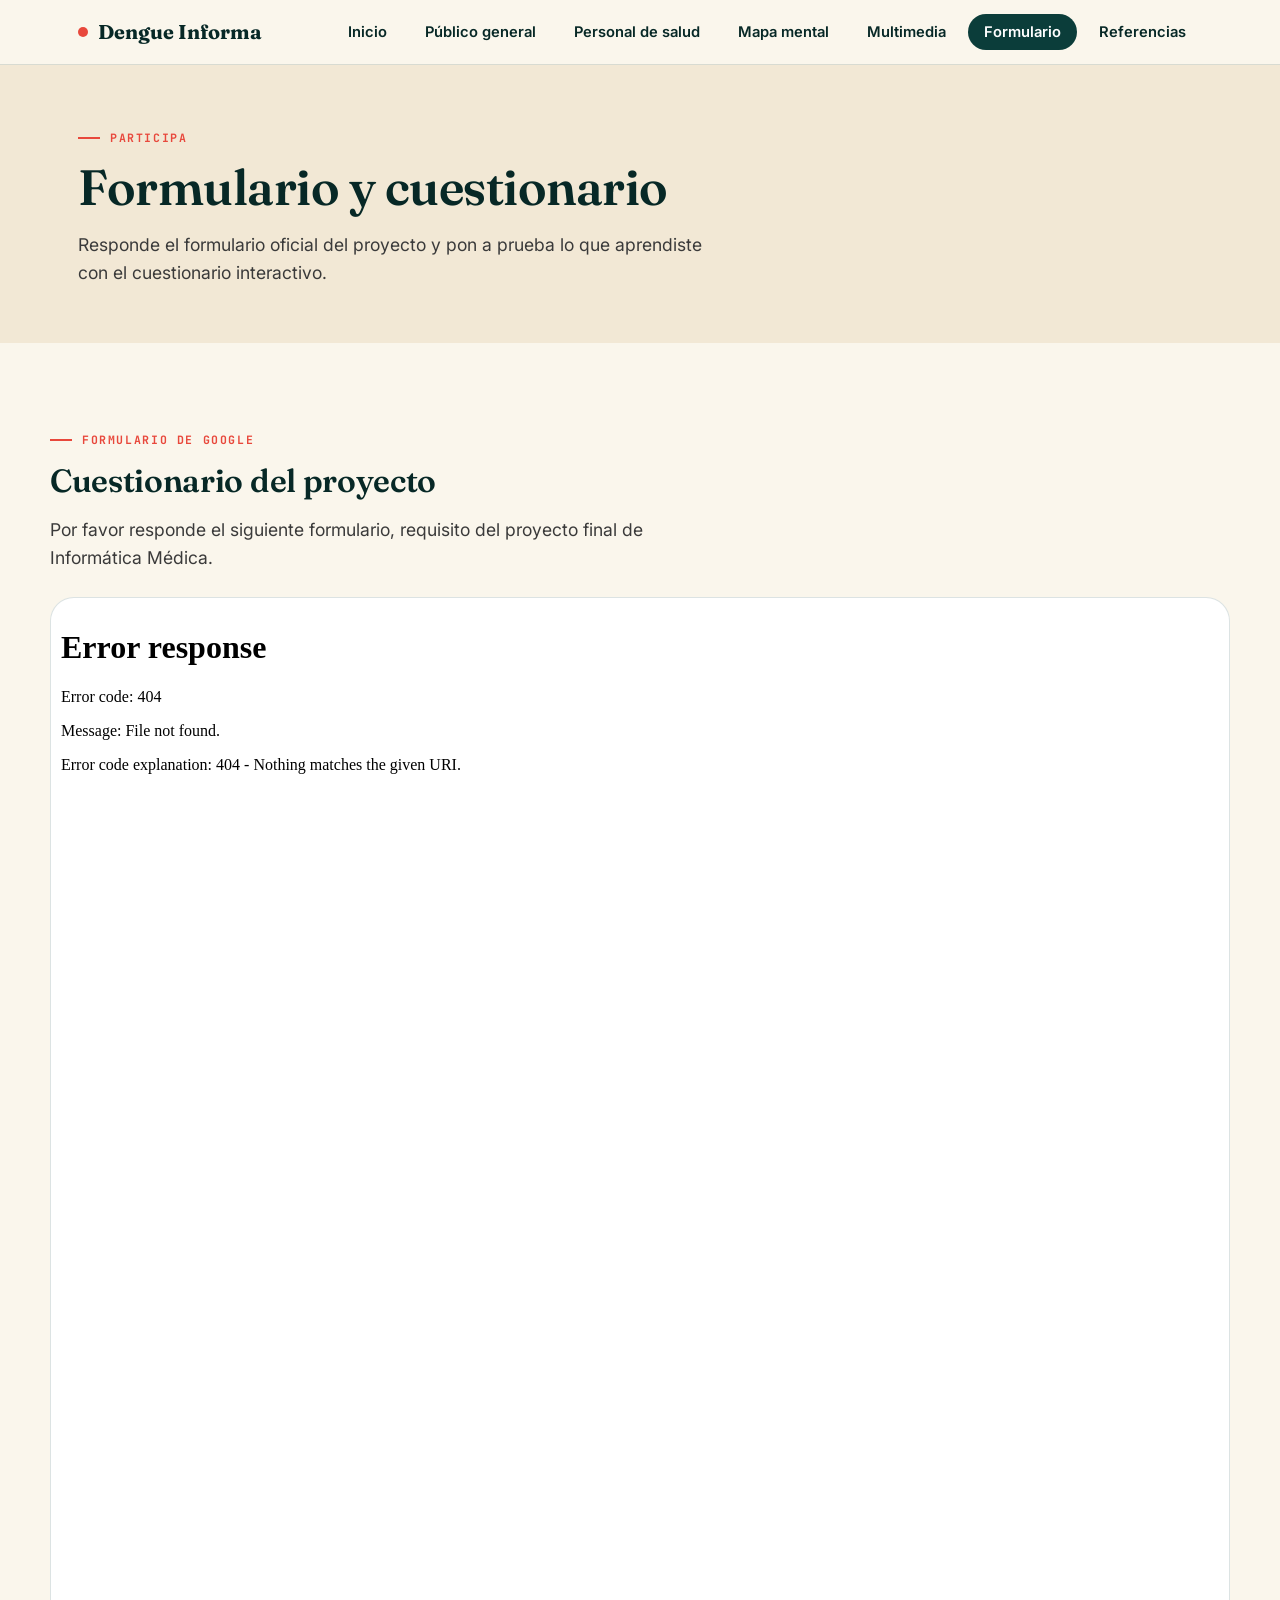
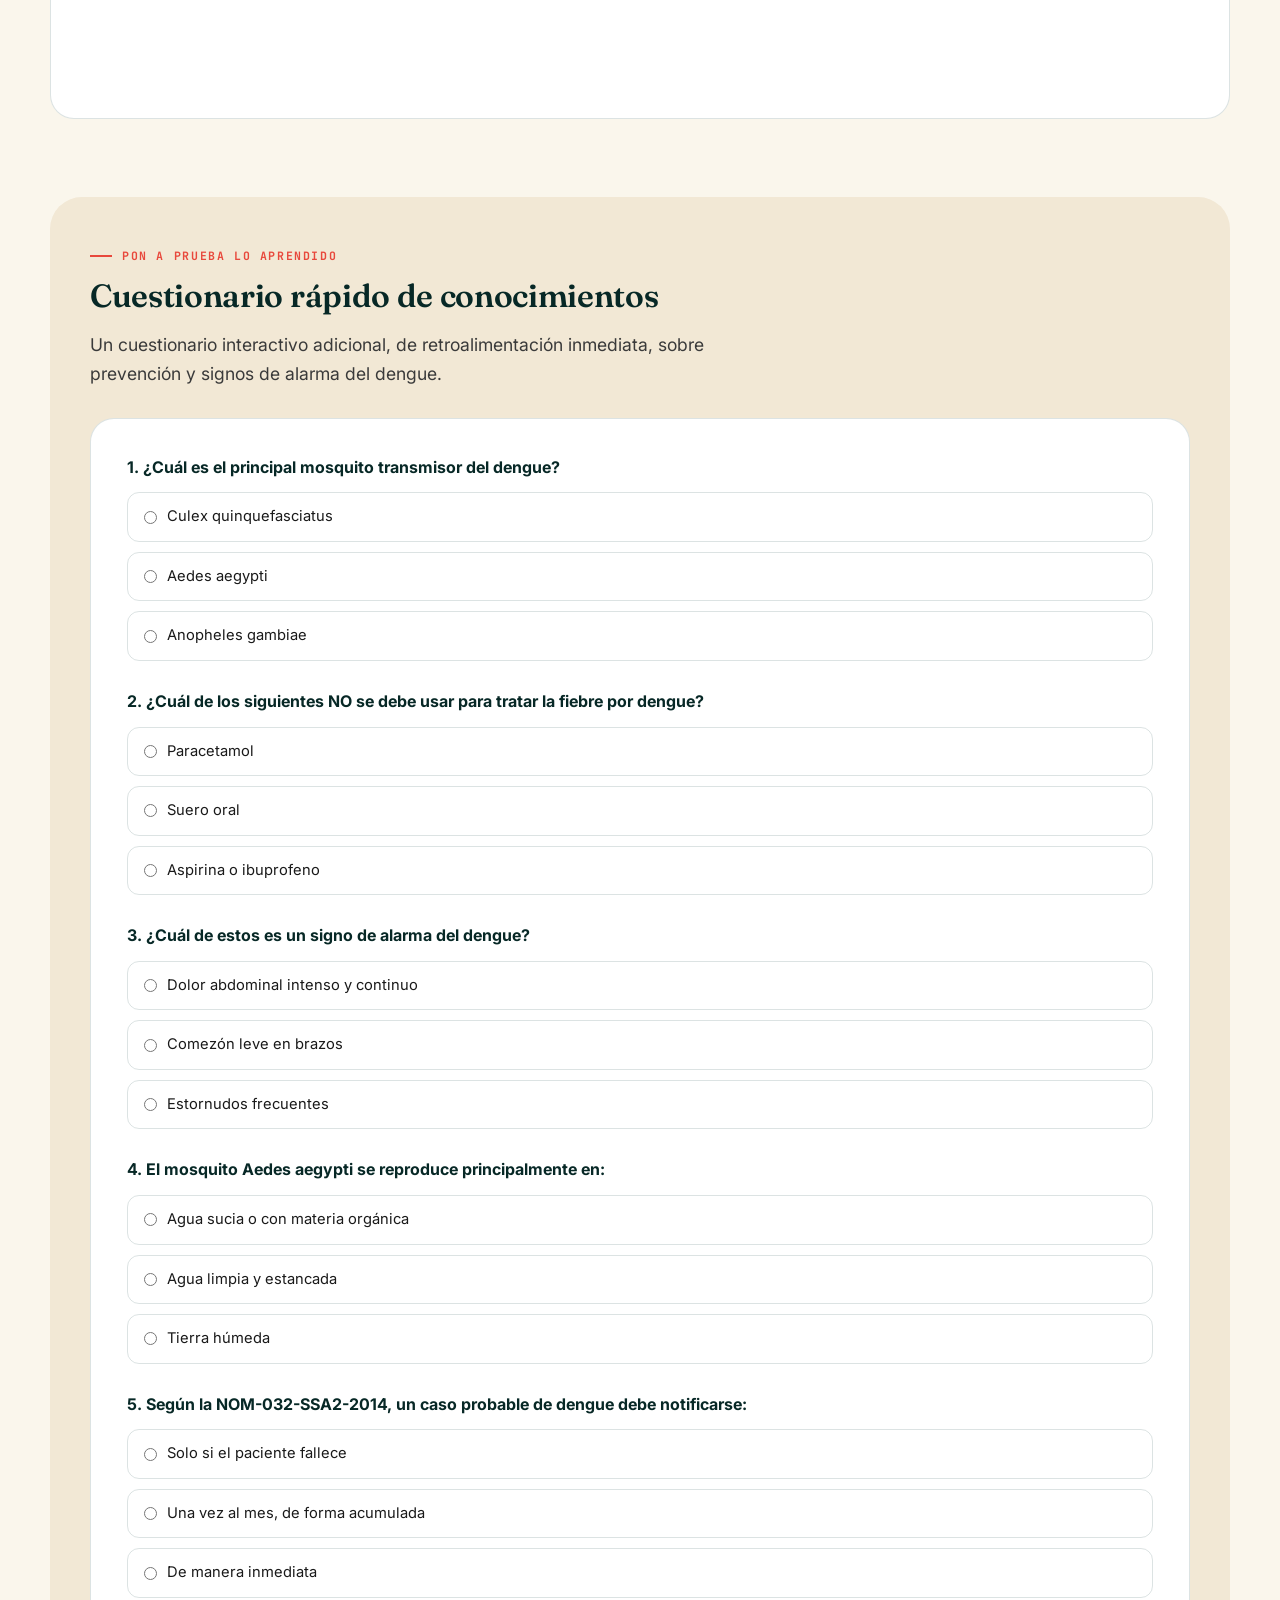
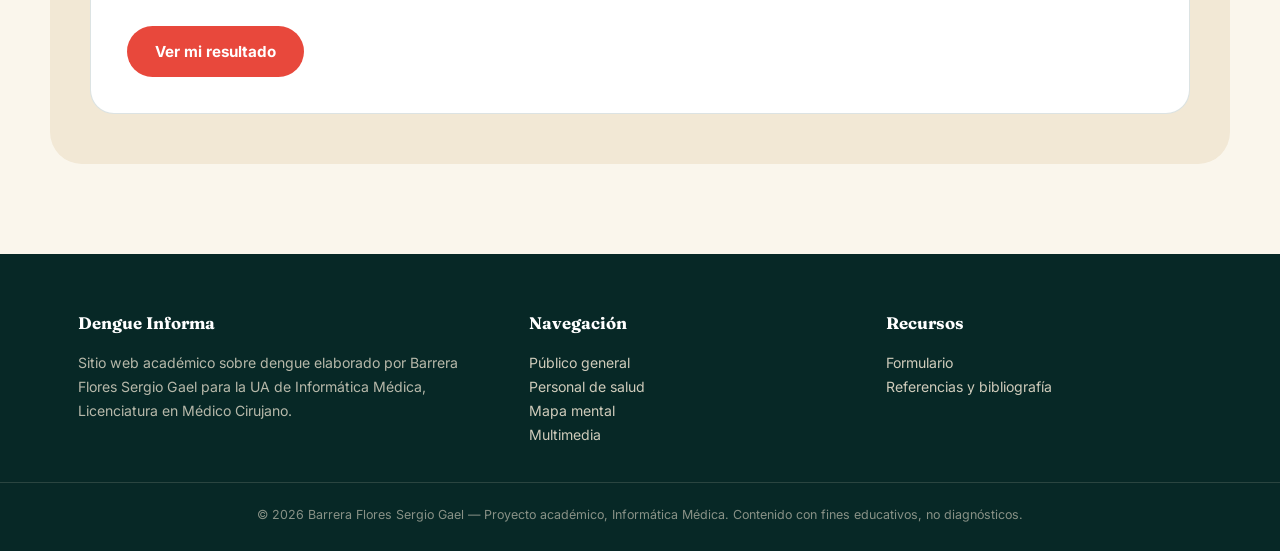
==== paginas/formulario.html @ 19d47167 "Add files via upload" ====
<!DOCTYPE html>
<html lang="es">
<head>
<meta charset="UTF-8">
<meta name="viewport" content="width=device-width, initial-scale=1.0">
<title>Formulario | Dengue Informa</title>
<meta name="description" content="Formulario de Google y cuestionario interactivo sobre conocimientos de prevención y signos de alarma del dengue.">
<link rel="preconnect" href="https://fonts.googleapis.com">
<link rel="stylesheet" href="../assets/style.css">
<link rel="stylesheet" href="../assets/paginas.css">
</head>
<body>
<a href="#contenido" class="skip-link">Saltar al contenido</a>

<header class="site-header">
  <nav class="nav" aria-label="Navegación principal">
    <a href="../index.html" class="brand"><span class="dot" aria-hidden="true"></span> Dengue Informa</a>
    <button class="nav-toggle" aria-label="Abrir menú" aria-expanded="false">
      <span></span><span></span><span></span>
    </button>
    <ul class="nav-links">
      <li><a href="../index.html">Inicio</a></li>
      <li><a href="publico-general.html">Público general</a></li>
      <li><a href="personal-salud.html">Personal de salud</a></li>
      <li><a href="mapa-mental.html">Mapa mental</a></li>
      <li><a href="multimedia.html">Multimedia</a></li>
      <li><a href="formulario.html">Formulario</a></li>
      <li><a href="referencias.html">Referencias</a></li>
    </ul>
  </nav>
</header>

<main id="contenido">

  <section class="page-hero page-hero--sand">
    <div class="wrap">
      <p class="eyebrow">Participa</p>
      <h1 class="page-title">Formulario y cuestionario</h1>
      <p class="lead">Responde el formulario oficial del proyecto y pon a prueba lo que aprendiste con el cuestionario interactivo.</p>
    </div>
  </section>

  <!-- GOOGLE FORM -->
  <section class="wrap section">
    <p class="eyebrow">Formulario de Google</p>
    <h2 class="section-title" style="font-size:2rem;">Cuestionario del proyecto</h2>
    <p class="lead" style="margin-bottom:24px;">Por favor responde el siguiente formulario, requisito del proyecto final de Informática Médica.</p>

    <div class="form-card reveal">
      <!--
        ============================================================
        INSTRUCCIÓN PARA SERGIO: reemplaza la URL de abajo por el
        link de inserción ("embed") de tu Google Form.
        Cómo obtenerlo:
        1. Abre tu formulario en Google Forms (modo edición)
        2. Clic en "Enviar" (arriba a la derecha)
        3. Elige la pestaña con el ícono < > ("Insertar HTML")
        4. Copia la URL que está dentro de src="..."
        5. Pégala aquí reemplazando TU_LINK_DE_GOOGLE_FORMS_AQUI
        ============================================================
      -->
      <iframe src="TU_LINK_DE_GOOGLE_FORMS_AQUI" frameborder="0" marginheight="0" marginwidth="0">Cargando…</iframe>
    </div>
  </section>

  <!-- QUIZ INTERACTIVO -->
  <section class="wrap section" style="background:var(--sand); border-radius:32px; padding:50px 40px;">
    <p class="eyebrow">Pon a prueba lo aprendido</p>
    <h2 class="section-title" style="font-size:2rem;">Cuestionario rápido de conocimientos</h2>
    <p class="lead" style="margin-bottom:30px;">Un cuestionario interactivo adicional, de retroalimentación inmediata, sobre prevención y signos de alarma del dengue.</p>

    <div class="quiz-wrap reveal" id="quiz">
      <div class="quiz-q" data-correct="b">
        <p class="q-text">1. ¿Cuál es el principal mosquito transmisor del dengue?</p>
        <div class="quiz-options">
          <label class="quiz-option"><input type="radio" name="q1" value="a"> Culex quinquefasciatus</label>
          <label class="quiz-option"><input type="radio" name="q1" value="b"> Aedes aegypti</label>
          <label class="quiz-option"><input type="radio" name="q1" value="c"> Anopheles gambiae</label>
        </div>
      </div>

      <div class="quiz-q" data-correct="c">
        <p class="q-text">2. ¿Cuál de los siguientes NO se debe usar para tratar la fiebre por dengue?</p>
        <div class="quiz-options">
          <label class="quiz-option"><input type="radio" name="q2" value="a"> Paracetamol</label>
          <label class="quiz-option"><input type="radio" name="q2" value="b"> Suero oral</label>
          <label class="quiz-option"><input type="radio" name="q2" value="c"> Aspirina o ibuprofeno</label>
        </div>
      </div>

      <div class="quiz-q" data-correct="a">
        <p class="q-text">3. ¿Cuál de estos es un signo de alarma del dengue?</p>
        <div class="quiz-options">
          <label class="quiz-option"><input type="radio" name="q3" value="a"> Dolor abdominal intenso y continuo</label>
          <label class="quiz-option"><input type="radio" name="q3" value="b"> Comezón leve en brazos</label>
          <label class="quiz-option"><input type="radio" name="q3" value="c"> Estornudos frecuentes</label>
        </div>
      </div>

      <div class="quiz-q" data-correct="b">
        <p class="q-text">4. El mosquito Aedes aegypti se reproduce principalmente en:</p>
        <div class="quiz-options">
          <label class="quiz-option"><input type="radio" name="q4" value="a"> Agua sucia o con materia orgánica</label>
          <label class="quiz-option"><input type="radio" name="q4" value="b"> Agua limpia y estancada</label>
          <label class="quiz-option"><input type="radio" name="q4" value="c"> Tierra húmeda</label>
        </div>
      </div>

      <div class="quiz-q" data-correct="c">
        <p class="q-text">5. Según la NOM-032-SSA2-2014, un caso probable de dengue debe notificarse:</p>
        <div class="quiz-options">
          <label class="quiz-option"><input type="radio" name="q5" value="a"> Solo si el paciente fallece</label>
          <label class="quiz-option"><input type="radio" name="q5" value="b"> Una vez al mes, de forma acumulada</label>
          <label class="quiz-option"><input type="radio" name="q5" value="c"> De manera inmediata</label>
        </div>
      </div>

      <button class="btn btn-primary" id="quiz-submit" type="button">Ver mi resultado</button>
      <div id="quiz-result"></div>
    </div>
  </section>

</main>

<footer class="site-footer">
  <div class="wrap footer-grid">
    <div>
      <h4>Dengue Informa</h4>
      <p>Sitio web académico sobre dengue elaborado por Barrera Flores Sergio Gael para la UA de Informática Médica, Licenciatura en Médico Cirujano.</p>
    </div>
    <div>
      <h4>Navegación</h4>
      <ul>
        <li><a href="publico-general.html">Público general</a></li>
        <li><a href="personal-salud.html">Personal de salud</a></li>
        <li><a href="mapa-mental.html">Mapa mental</a></li>
        <li><a href="multimedia.html">Multimedia</a></li>
      </ul>
    </div>
    <div>
      <h4>Recursos</h4>
      <ul>
        <li><a href="formulario.html">Formulario</a></li>
        <li><a href="referencias.html">Referencias y bibliografía</a></li>
      </ul>
    </div>
  </div>
  <div class="footer-bottom">
    © 2026 Barrera Flores Sergio Gael — Proyecto académico, Informática Médica. Contenido con fines educativos, no diagnósticos.
  </div>
</footer>

<script src="../assets/main.js"></script>
<script src="../assets/quiz.js"></script>
</body>
</html>
---- assets/style.css ----
/* =================================================================
   SITIO INFORMATIVO SOBRE DENGUE
   Autor: Barrera Flores Sergio Gael
   ================================================================= */

@import url('https://fonts.googleapis.com/css2?family=Fraunces:ital,opsz,wght@0,9..144,300..900;1,9..144,300..900&family=Inter:wght@400;500;600;700;800&family=JetBrains+Mono:wght@400;600;700&display=swap');

:root{
  /* Paleta */
  --jungle:#0B3D3A;
  --jungle-deep:#072826;
  --coral:#E8483C;
  --coral-deep:#C73327;
  --sand:#F2E8D5;
  --sand-light:#FAF6EC;
  --teal:#2D7A6E;
  --ink:#1A1A1A;
  --white:#FFFFFF;
  --line: rgba(11,61,58,0.14);

  --display: 'Fraunces', serif;
  --body: 'Inter', sans-serif;
  --mono: 'JetBrains Mono', monospace;

  --maxw: 1180px;
  --radius: 18px;
}

*{box-sizing:border-box; margin:0; padding:0;}
html{scroll-behavior:smooth;}
body{
  font-family:var(--body);
  color:var(--ink);
  background:var(--sand-light);
  line-height:1.6;
  -webkit-font-smoothing:antialiased;
}
img{max-width:100%; display:block;}
a{color:inherit; text-decoration:none;}
ul{list-style:none;}

@media (prefers-reduced-motion: reduce){
  *{animation-duration:0.001ms !important; animation-iteration-count:1 !important; transition-duration:0.001ms !important; scroll-behavior:auto !important;}
}

/* ---------- Utilidades ---------- */
.wrap{max-width:var(--maxw); margin:0 auto; padding:0 28px;}
.eyebrow{
  font-family:var(--mono); font-size:.72rem; letter-spacing:.14em; text-transform:uppercase;
  color:var(--coral); font-weight:700; display:flex; align-items:center; gap:10px; margin-bottom:14px;
}
.eyebrow::before{content:""; width:22px; height:2px; background:var(--coral); display:inline-block;}
h1,h2,h3{font-family:var(--display); font-weight:600; line-height:1.08; letter-spacing:-.01em;}
.section-title{font-size:clamp(2rem,4vw,2.9rem); color:var(--jungle-deep); margin-bottom:18px;}
.lead{font-size:1.1rem; color:#3a3a3a; max-width:640px;}
.btn{
  display:inline-flex; align-items:center; gap:10px; font-family:var(--body); font-weight:700;
  font-size:.95rem; padding:14px 26px; border-radius:999px; border:2px solid transparent;
  cursor:pointer; transition:transform .25s ease, box-shadow .25s ease; white-space:nowrap;
}
.btn:focus-visible{outline:3px solid var(--coral); outline-offset:3px;}
.btn-primary{background:var(--coral); color:var(--white);}
.btn-primary:hover{transform:translateY(-2px); box-shadow:0 10px 24px rgba(232,72,60,.35);}
.btn-ghost{background:transparent; border-color:var(--jungle); color:var(--jungle);}
.btn-ghost:hover{background:var(--jungle); color:var(--white); transform:translateY(-2px);}
.btn-light{background:var(--sand); color:var(--jungle-deep);}
.btn-light:hover{transform:translateY(-2px); box-shadow:0 10px 24px rgba(0,0,0,.15);}

.tag{
  font-family:var(--mono); font-size:.68rem; letter-spacing:.06em; text-transform:uppercase;
  background:rgba(11,61,58,.08); color:var(--jungle); padding:5px 12px; border-radius:999px; font-weight:700;
}
.tag.coral{background:rgba(232,72,60,.1); color:var(--coral-deep);}

/* ---------- Header ---------- */
.site-header{
  position:sticky; top:0; z-index:100; background:rgba(250,246,236,.92);
  backdrop-filter:blur(10px); border-bottom:1px solid var(--line);
}
.nav{display:flex; align-items:center; justify-content:space-between; padding:16px 28px; max-width:var(--maxw); margin:0 auto;}
.brand{display:flex; align-items:center; gap:10px; font-family:var(--display); font-weight:700; font-size:1.25rem; color:var(--jungle-deep);}
.brand .dot{width:10px; height:10px; border-radius:50%; background:var(--coral); display:inline-block; animation:pulse 2.4s infinite;}
@keyframes pulse{0%,100%{transform:scale(1); opacity:1;} 50%{transform:scale(1.5); opacity:.6;}}
.nav-links{display:flex; gap:6px; align-items:center;}
.nav-links a{
  font-weight:600; font-size:.92rem; padding:9px 16px; border-radius:999px; color:var(--jungle-deep);
  transition:background .2s;
}
.nav-links a:hover{background:rgba(11,61,58,.08);}
.nav-links a.active{background:var(--jungle); color:var(--white);}
.nav-toggle{display:none; background:none; border:none; cursor:pointer; padding:6px;}
.nav-toggle span{display:block; width:24px; height:2.5px; background:var(--jungle-deep); margin:5px 0; border-radius:2px;}

@media (max-width:880px){
  .nav-links{
    position:fixed; top:64px; left:0; right:0; background:var(--sand-light); flex-direction:column;
    align-items:stretch; padding:14px 20px; border-bottom:1px solid var(--line);
    transform:translateY(-12px); opacity:0; pointer-events:none; transition:all .25s ease;
  }
  .nav-links.open{transform:translateY(0); opacity:1; pointer-events:auto;}
  .nav-links a{text-align:center; padding:12px;}
  .nav-toggle{display:block;}
}

/* ---------- Footer ---------- */
.site-footer{background:var(--jungle-deep); color:var(--sand); padding:56px 0 26px; margin-top:90px;}
.footer-grid{display:grid; grid-template-columns:1.3fr 1fr 1fr; gap:40px;}
.footer-grid h4{font-family:var(--display); font-size:1.05rem; margin-bottom:14px; color:var(--white);}
.footer-grid p, .footer-grid li{font-size:.88rem; color:rgba(242,232,213,.75); line-height:1.7;}
.footer-grid a{color:rgba(242,232,213,.85);}
.footer-grid a:hover{color:var(--coral);}
.footer-bottom{
  border-top:1px solid rgba(242,232,213,.15); margin-top:36px; padding-top:22px;
  font-size:.78rem; color:rgba(242,232,213,.55); text-align:center;
}
@media (max-width:760px){.footer-grid{grid-template-columns:1fr; gap:28px;}}

/* ---------- Disclaimer banner (home) ---------- */
.disclaimer{
  background:var(--white); border:1.5px dashed var(--jungle); border-radius:var(--radius);
  padding:22px 26px; font-size:.88rem; color:#333; line-height:1.65;
}
.disclaimer strong{color:var(--jungle-deep);}

/* ---------- Cards genéricas ---------- */
.card{
  background:var(--white); border-radius:var(--radius); padding:28px;
  box-shadow:0 1px 2px rgba(0,0,0,.04); border:1px solid var(--line);
}

/* ---------- Scroll reveal ---------- */
/* Visible por defecto: si JS no carga o el observer falla, el contenido se ve igual. */
.reveal{opacity:1; transform:none;}
.js-reveal-ready .reveal{opacity:0; transform:translateY(18px); transition:opacity .7s ease, transform .7s ease;}
.js-reveal-ready .reveal.in{opacity:1; transform:translateY(0);}

/* ---------- Skip link ---------- */
.skip-link{
  position:absolute; left:-9999px; top:0; background:var(--coral); color:white; padding:10px 16px; z-index:200;
}
.skip-link:focus{left:10px; top:10px;}

/* ---------- HERO (home) ---------- */
.hero{padding:64px 0 30px; overflow:hidden;}
.hero-grid{display:grid; grid-template-columns:1.15fr .85fr; gap:50px; align-items:center;}
.hero-text h1{font-size:clamp(2.3rem,4.6vw,3.6rem); color:var(--jungle-deep); margin:14px 0 20px;}
.hero-accent{color:var(--coral); font-style:italic;}
.hero-text .lead{margin-bottom:30px;}
.hero-actions{display:flex; gap:14px; flex-wrap:wrap;}
.hero-visual{display:flex; justify-content:center; align-items:center; position:relative;}
.hero-visual img{
  width:100%; max-width:340px; filter:drop-shadow(0 30px 40px rgba(11,61,58,.18));
  animation:float 5s ease-in-out infinite;
}
@keyframes float{0%,100%{transform:translateY(0) rotate(0deg);} 50%{transform:translateY(-14px) rotate(2deg);}}

@media (max-width:880px){
  .hero-grid{grid-template-columns:1fr; text-align:center;}
  .hero-actions{justify-content:center;}
  .hero-visual{order:-1;}
  .hero-visual img{max-width:220px;}
}

/* ---------- Section spacing ---------- */
.section{padding:78px 0;}

/* ---------- Audience cards (home) ---------- */
.audience-grid{display:grid; grid-template-columns:1fr 1fr; gap:26px;}
.audience-card{
  background:var(--white); border:1px solid var(--line); border-radius:24px; padding:36px;
  transition:transform .25s ease, box-shadow .25s ease; display:block;
}
.audience-card:hover{transform:translateY(-6px); box-shadow:0 22px 44px rgba(11,61,58,.12);}
.audience-icon{
  width:54px; height:54px; border-radius:16px; display:flex; align-items:center; justify-content:center; margin-bottom:20px;
}
.audience-card h3{font-size:1.5rem; color:var(--jungle-deep); margin-bottom:10px;}
.audience-card p{color:#444; font-size:.95rem; margin-bottom:18px;}
.card-link{font-weight:700; font-size:.88rem; color:var(--coral);}
@media (max-width:760px){.audience-grid{grid-template-columns:1fr;}}

/* ---------- Stats (home) ---------- */
.stats-grid{display:grid; grid-template-columns:repeat(4,1fr); gap:20px; margin-top:10px;}
.stat-card{background:var(--jungle); color:var(--sand); border-radius:18px; padding:26px 22px;}
.stat-number{display:block; font-family:var(--mono); font-size:2.4rem; font-weight:700; color:var(--coral); margin-bottom:10px; line-height:1;}
.stat-label{font-size:.84rem; color:rgba(242,232,213,.9); line-height:1.5;}
.stat-source{font-size:.78rem; color:#777; margin-top:18px;}
.stat-source a{color:var(--coral); font-weight:600;}
@media (max-width:880px){.stats-grid{grid-template-columns:1fr 1fr;}}
@media (max-width:560px){.stats-grid{grid-template-columns:1fr;}}

/* ---------- Diagram card ---------- */
.diagram-card{
  background:var(--white); border-radius:28px; padding:30px; border:1px solid var(--line);
  display:flex; justify-content:center;
}

/* ---------- Mini cards (quick links) ---------- */
.links-grid{display:grid; grid-template-columns:repeat(4,1fr); gap:20px;}
.mini-card{
  background:var(--white); border:1px solid var(--line); border-radius:18px; padding:24px;
  transition:transform .2s, box-shadow .2s; display:block;
}
.mini-card:hover{transform:translateY(-5px); box-shadow:0 16px 30px rgba(11,61,58,.1);}
.mini-card h4{font-size:1.08rem; color:var(--jungle-deep); margin:12px 0 8px;}
.mini-card p{font-size:.85rem; color:#555;}
@media (max-width:880px){.links-grid{grid-template-columns:1fr 1fr;}}
@media (max-width:560px){.links-grid{grid-template-columns:1fr;}}
---- assets/paginas.css ----
/* =================================================================
   ESTILOS COMPARTIDOS — PÁGINAS INTERNAS
   ================================================================= */

/* ---------- Page hero (encabezado de cada subpágina) ---------- */
.page-hero{padding:64px 0 56px; margin-bottom:10px;}
.page-hero--teal{background:linear-gradient(135deg, var(--jungle), var(--jungle-deep)); color:var(--sand);}
.page-hero--coral{background:linear-gradient(135deg, var(--coral), var(--coral-deep)); color:var(--white);}
.page-hero--sand{background:var(--sand);}
.page-title{font-size:clamp(2rem,4.4vw,3.1rem); margin:10px 0 16px; color:inherit;}
.page-hero--sand .page-title{color:var(--jungle-deep);}

/* ---------- Two column layout ---------- */
.two-col{display:grid; grid-template-columns:1.2fr .8fr; gap:50px; align-items:center;}
@media (max-width:860px){.two-col{grid-template-columns:1fr;}}

/* ---------- Symptom pills ---------- */
.symptom-grid{display:grid; grid-template-columns:repeat(3,1fr); gap:14px; margin-top:22px;}
.symptom-pill{
  background:var(--white); border:1px solid var(--line); border-radius:14px; padding:16px 18px;
  font-weight:600; font-size:.92rem; color:var(--jungle-deep);
}
@media (max-width:860px){.symptom-grid{grid-template-columns:1fr 1fr;}}
@media (max-width:560px){.symptom-grid{grid-template-columns:1fr;}}

/* ---------- Alert box ---------- */
.alert-box{
  background:rgba(232,72,60,.07); border:1.5px solid var(--coral); border-radius:16px;
  padding:20px 24px; margin-top:24px; font-size:.95rem; color:#5a2018; line-height:1.6;
}

/* ---------- Tips grid ---------- */
.tips-grid{display:grid; grid-template-columns:repeat(3,1fr); gap:20px; margin-top:30px;}
.tip-card{background:var(--white); border:1px solid var(--line); border-radius:16px; padding:22px;}
.tip-card h4{font-size:1rem; margin-bottom:8px; color:var(--jungle-deep);}
.tip-card p{font-size:.88rem; color:#555;}
@media (max-width:860px){.tips-grid{grid-template-columns:1fr;}}

/* ---------- Care list ---------- */
.care-list{margin-top:24px; padding-left:0;}
.care-list li{
  position:relative; padding-left:30px; margin-bottom:16px; font-size:.96rem; line-height:1.6;
  color:rgba(242,232,213,.92);
}
.care-list li::before{
  content:"✓"; position:absolute; left:0; top:0; color:var(--coral); font-weight:800;
}

/* ---------- Clinical tables (personal de salud) ---------- */
.clinical-table{width:100%; border-collapse:collapse; margin-top:20px; font-size:.92rem;}
.clinical-table th{
  background:var(--jungle); color:var(--sand); text-align:left; padding:14px 16px; font-weight:700;
  font-size:.82rem; text-transform:uppercase; letter-spacing:.03em;
}
.clinical-table td{padding:14px 16px; border-bottom:1px solid var(--line); color:#333; vertical-align:top;}
.clinical-table tr:nth-child(even) td{background:rgba(11,61,58,.03);}
.table-scroll{overflow-x:auto; border-radius:14px; border:1px solid var(--line);}
.table-scroll .clinical-table{margin-top:0;}
.table-scroll th:first-child, .table-scroll td:first-child{border-radius:0;}

/* ---------- Severity badges ---------- */
.badge{display:inline-block; padding:4px 11px; border-radius:999px; font-size:.74rem; font-weight:700;}
.badge-green{background:rgba(45,122,110,.15); color:var(--jungle);}
.badge-yellow{background:rgba(230,170,30,.15); color:#8a6310;}
.badge-red{background:rgba(232,72,60,.15); color:var(--coral-deep);}

/* ---------- Norm callout ---------- */
.norm-card{
  background:var(--white); border-left:5px solid var(--teal); border-radius:0 16px 16px 0;
  padding:22px 26px; margin:18px 0;
}
.norm-card h4{color:var(--jungle-deep); font-size:1rem; margin-bottom:6px;}
.norm-card p{font-size:.88rem; color:#555;}

/* ---------- Accordion (NOM / criterios) ---------- */
.accordion-item{border:1px solid var(--line); border-radius:14px; margin-bottom:12px; overflow:hidden; background:var(--white);}
.accordion-header{
  width:100%; text-align:left; padding:18px 22px; background:none; border:none; cursor:pointer;
  display:flex; justify-content:space-between; align-items:center; font-weight:700; color:var(--jungle-deep);
  font-size:.98rem; font-family:var(--body);
}
.accordion-header:hover{background:rgba(11,61,58,.04);}
.accordion-icon{transition:transform .25s ease; font-size:1.2rem; color:var(--coral);}
.accordion-item.open .accordion-icon{transform:rotate(45deg);}
.accordion-body{max-height:0; overflow:hidden; transition:max-height .3s ease;}
.accordion-body-inner{padding:0 22px 20px; font-size:.9rem; color:#444; line-height:1.65;}

/* ---------- Mapa mental page ---------- */
.mindmap-wrap{background:var(--white); border-radius:28px; padding:30px; border:1px solid var(--line); overflow-x:auto;}

/* ---------- Multimedia page ---------- */
.video-frame{
  position:relative; width:100%; padding-top:56.25%; border-radius:20px; overflow:hidden;
  background:#000; box-shadow:0 20px 50px rgba(0,0,0,.18);
}
.video-frame iframe{position:absolute; top:0; left:0; width:100%; height:100%; border:0;}
.infografia-frame{
  background:var(--white); border-radius:24px; padding:20px; border:1px solid var(--line);
  text-align:center;
}
.infografia-frame img{border-radius:14px; width:100%; max-width:480px;}

/* ---------- Formulario page ---------- */
.form-card{background:var(--white); border-radius:24px; padding:10px; border:1px solid var(--line); overflow:hidden;}
.form-card iframe{width:100%; min-height:1100px; border:0; display:block;}
.quiz-wrap{background:var(--white); border-radius:24px; padding:36px; border:1px solid var(--line);}
.quiz-q{margin-bottom:28px;}
.quiz-q p.q-text{font-weight:700; color:var(--jungle-deep); margin-bottom:12px;}
.quiz-options{display:flex; flex-direction:column; gap:10px;}
.quiz-option{
  display:flex; align-items:center; gap:10px; padding:12px 16px; border:1.5px solid var(--line);
  border-radius:12px; cursor:pointer; transition:border-color .2s, background .2s; font-size:.92rem;
}
.quiz-option:hover{border-color:var(--teal);}
.quiz-option input{accent-color:var(--coral);}
.quiz-option.correct{border-color:var(--teal); background:rgba(45,122,110,.08);}
.quiz-option.incorrect{border-color:var(--coral); background:rgba(232,72,60,.08);}
#quiz-result{margin-top:20px; padding:18px; border-radius:14px; background:var(--sand); font-weight:700; color:var(--jungle-deep); display:none;}

/* ---------- Referencias page ---------- */
.ref-list{list-style:none; padding:0;}
.ref-item{
  padding:18px 0; border-bottom:1px solid var(--line); font-size:.92rem; color:#333; line-height:1.6;
}
.ref-item:last-child{border-bottom:none;}
.ref-tag{font-family:var(--mono); font-size:.7rem; background:rgba(11,61,58,.08); color:var(--jungle); padding:3px 9px; border-radius:6px; margin-right:8px;}
.image-credit-table{width:100%; font-size:.86rem; margin-top:14px;}
.image-credit-table td{padding:8px 10px; border-bottom:1px solid var(--line);}
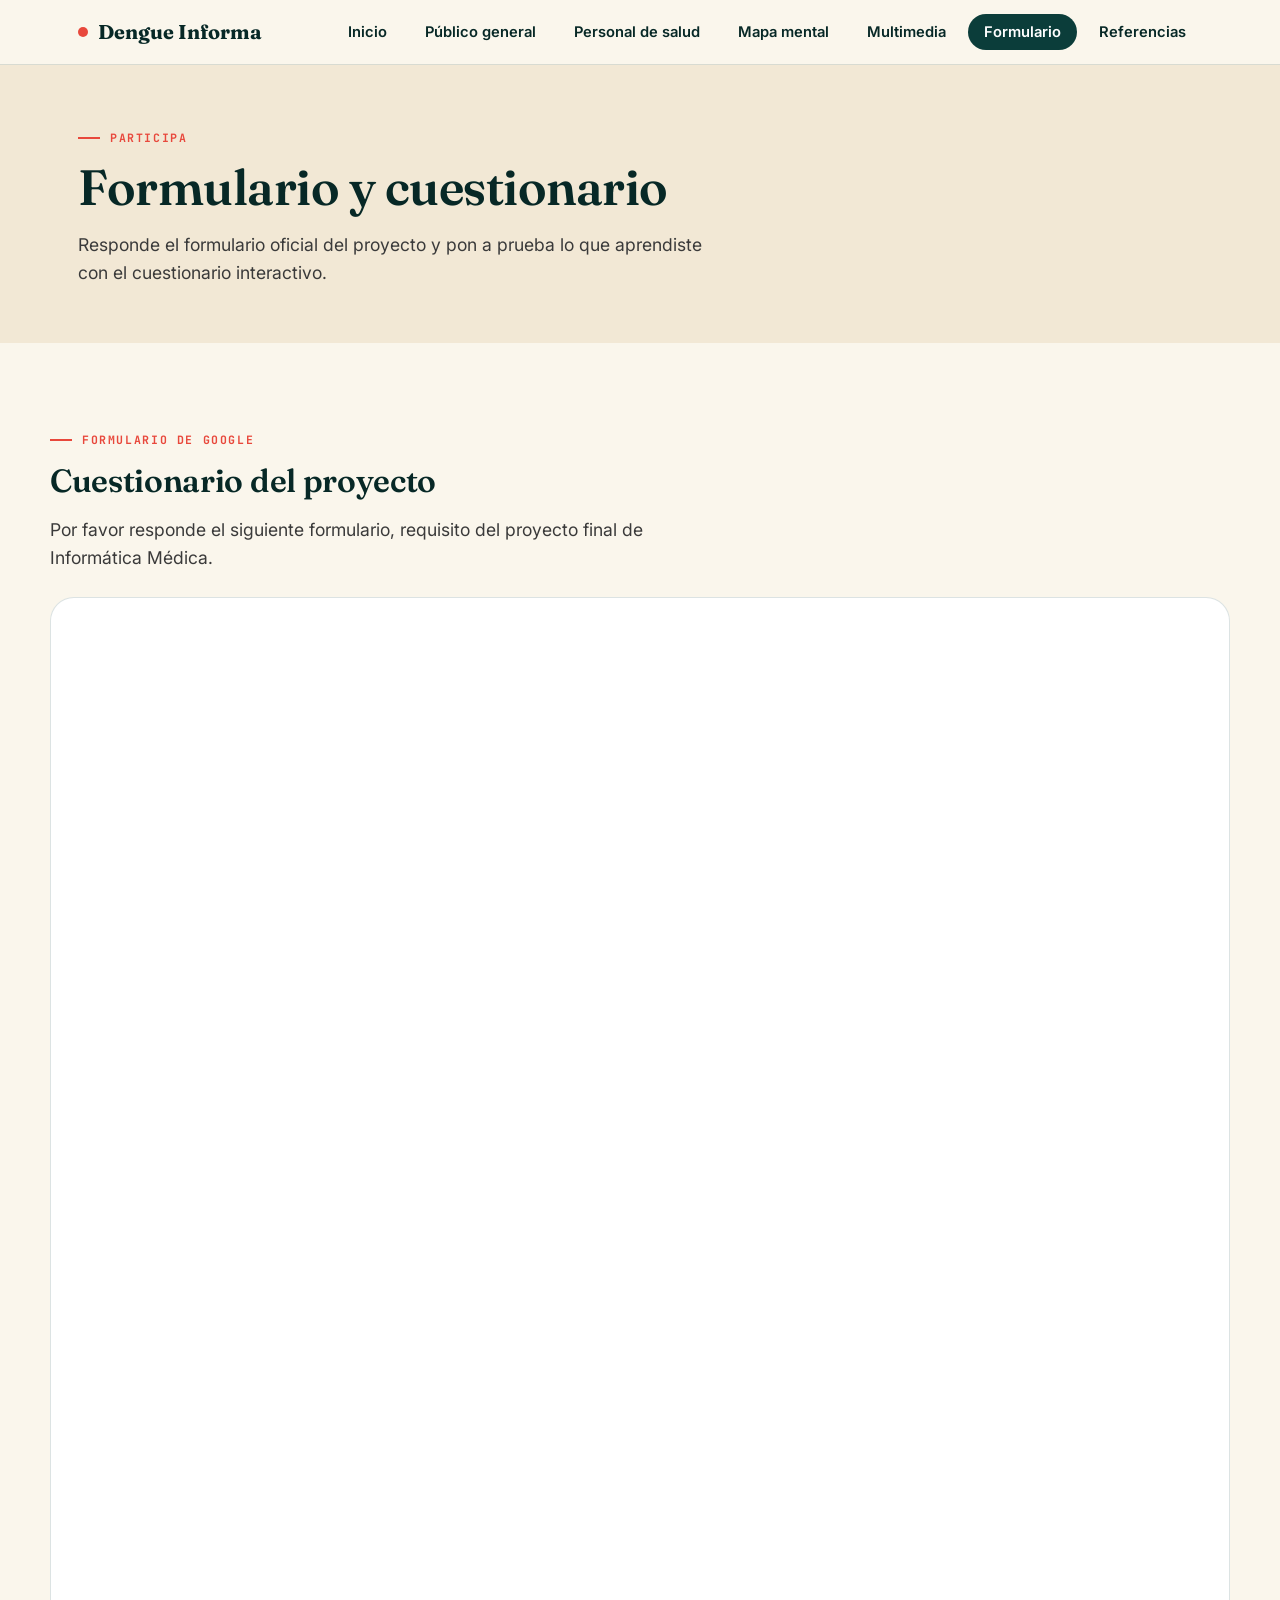
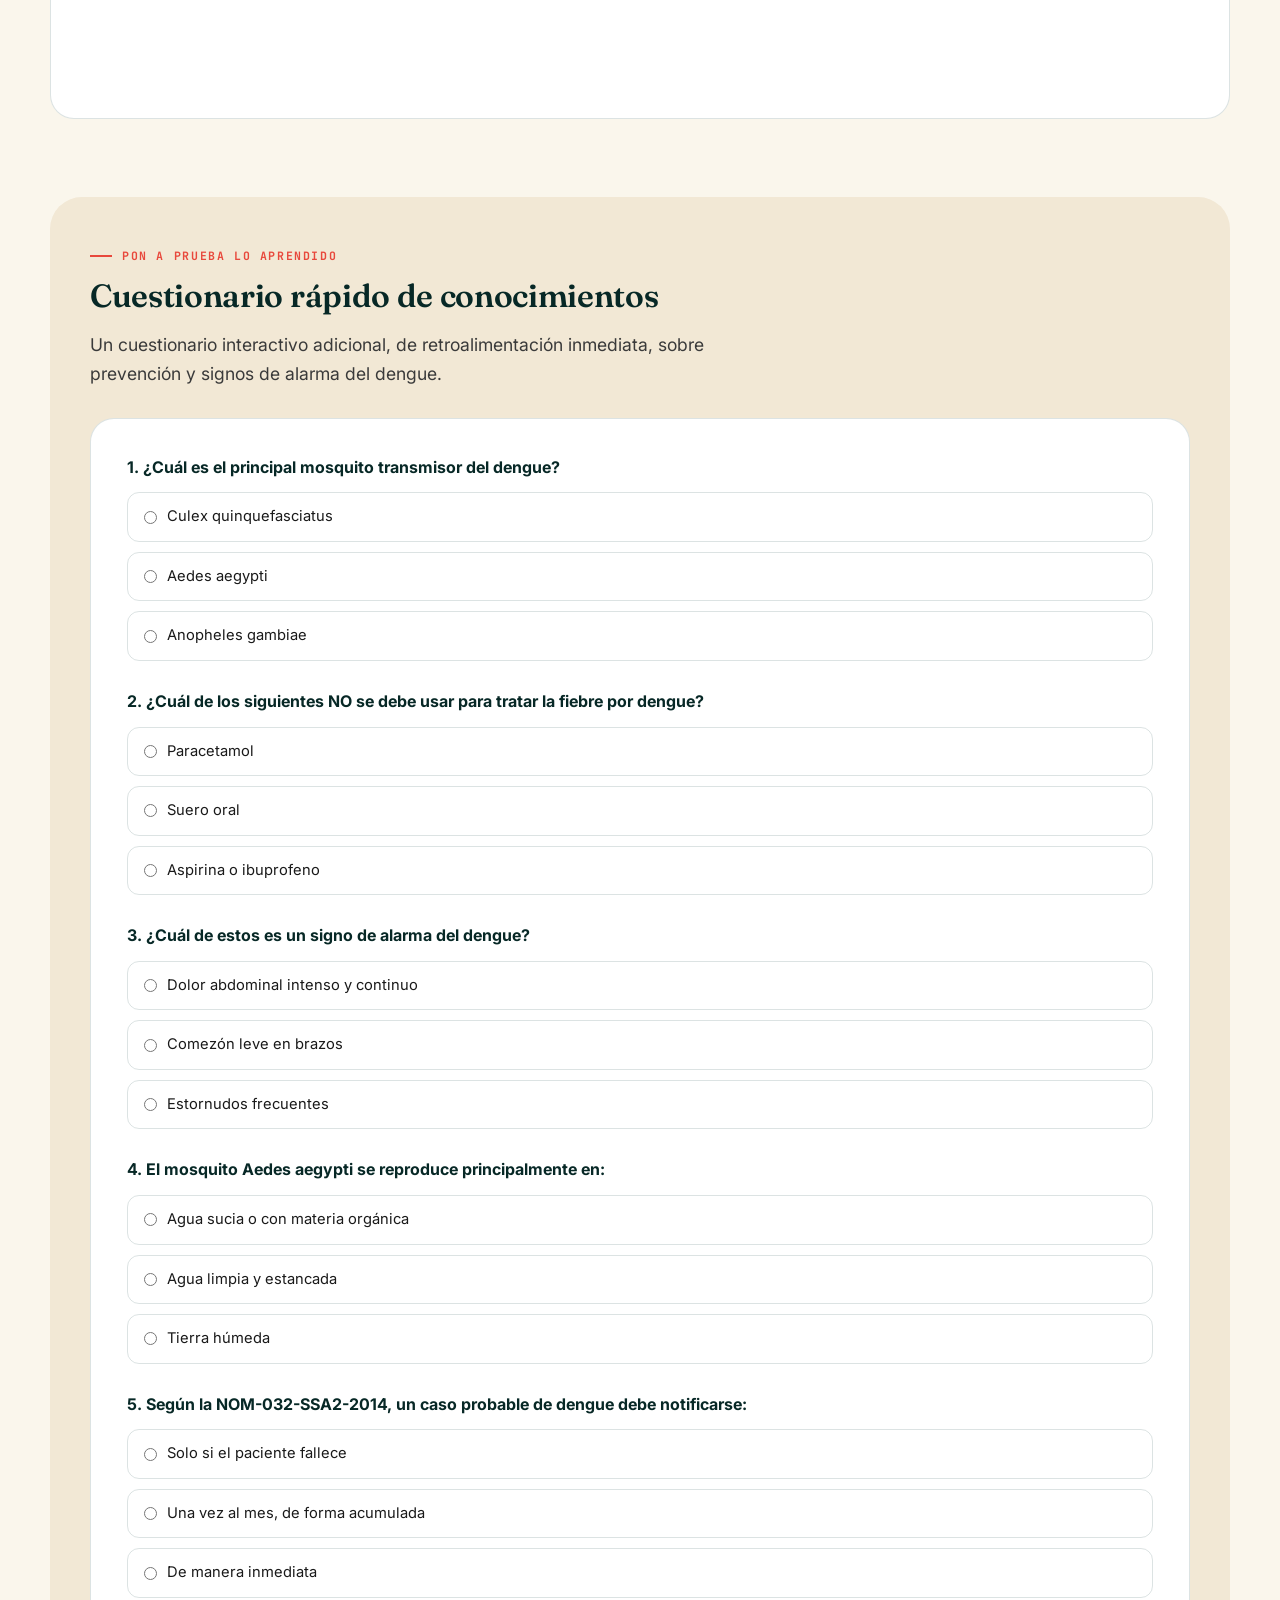
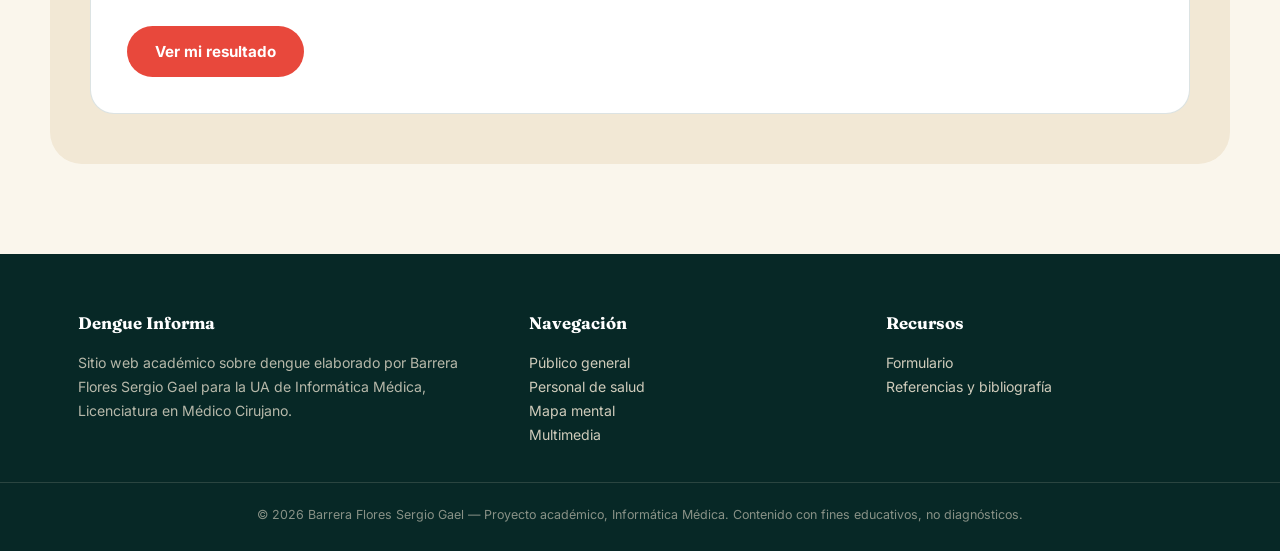
==== commit 412242fc: "Update formulario.html agregar formulario" ====
--- a/paginas/formulario.html
+++ b/paginas/formulario.html
@@ -59,7 +59,7 @@
         5. Pégala aquí reemplazando TU_LINK_DE_GOOGLE_FORMS_AQUI
         ============================================================
       -->
-      <iframe src="TU_LINK_DE_GOOGLE_FORMS_AQUI" frameborder="0" marginheight="0" marginwidth="0">Cargando…</iframe>
+      <iframe src="https://docs.google.com/forms/d/e/1FAIpQLSdYUd6hCwwa0MwZfsEVcoDKB4opHxMYNmTFUVicQC9n1YizLA/viewform?embedded=true" frameborder="0" marginheight="0" marginwidth="0">Cargando…</iframe>
     </div>
   </section>
 
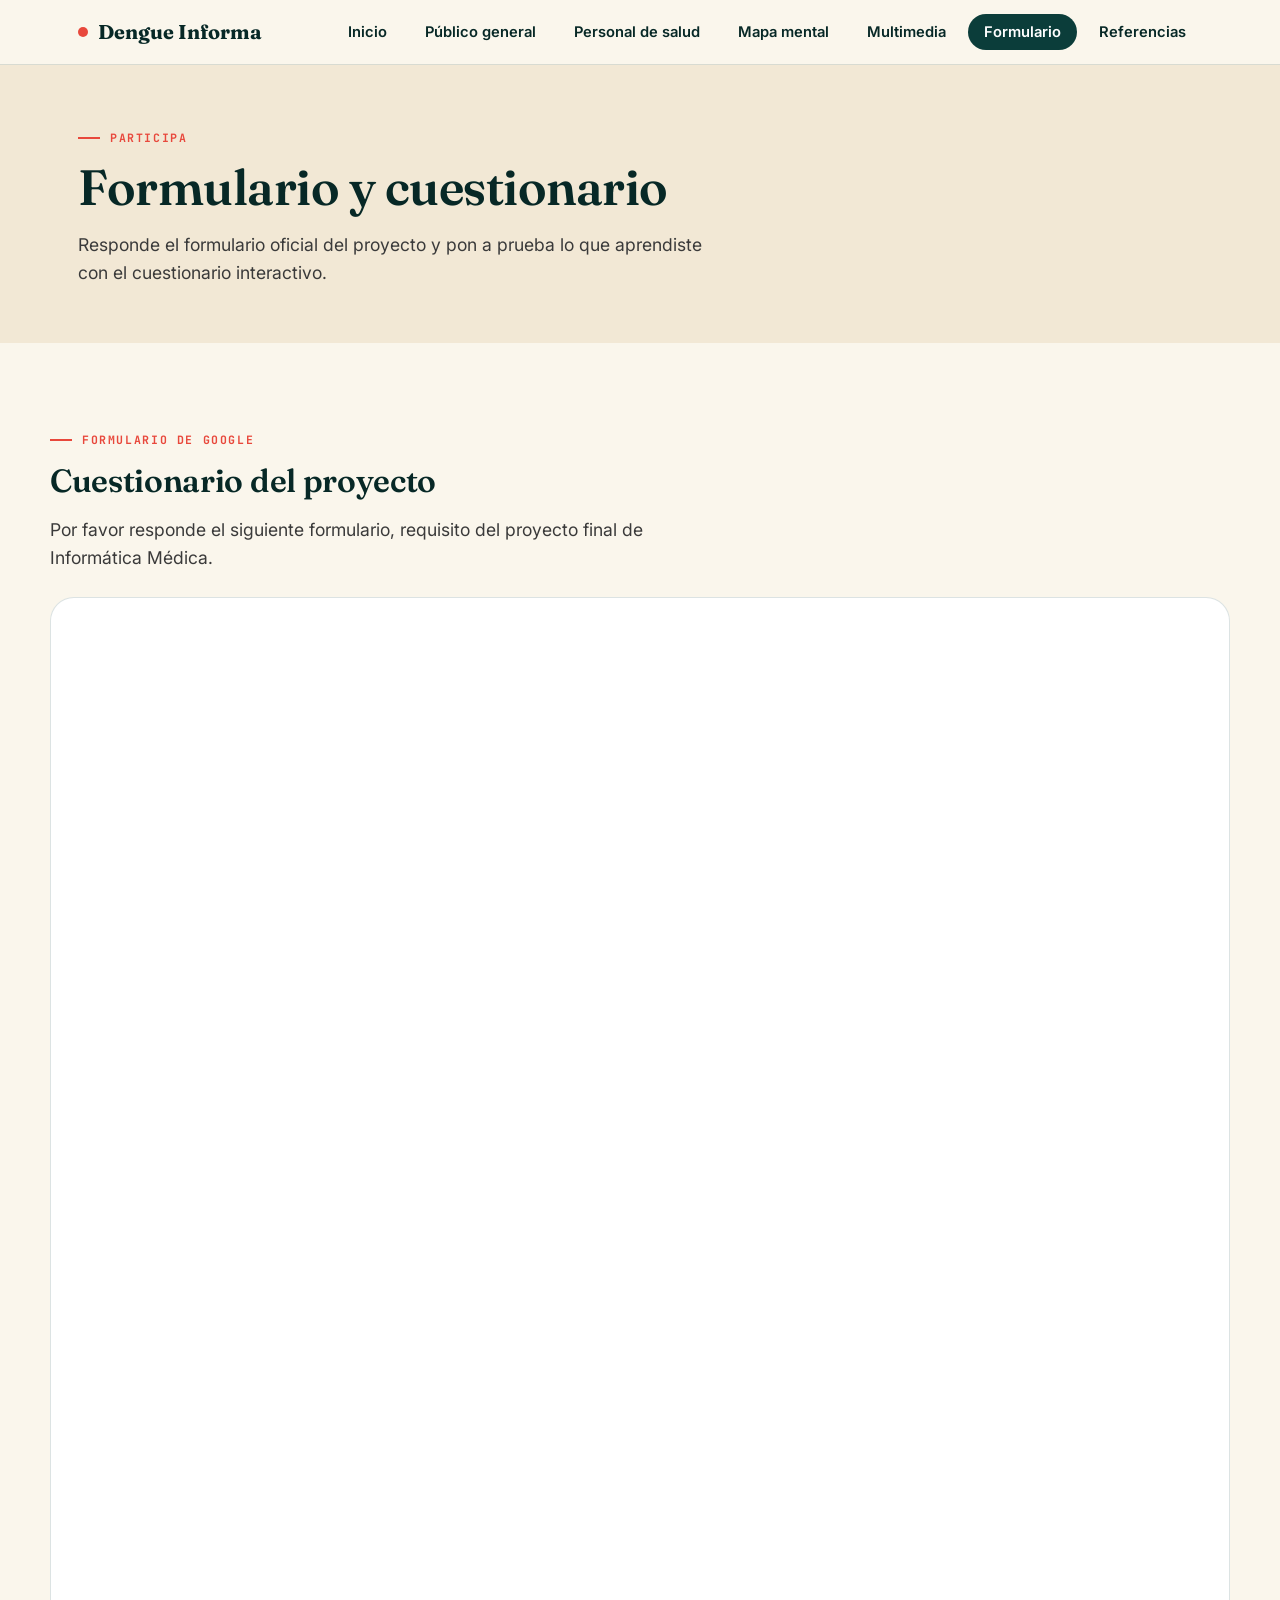
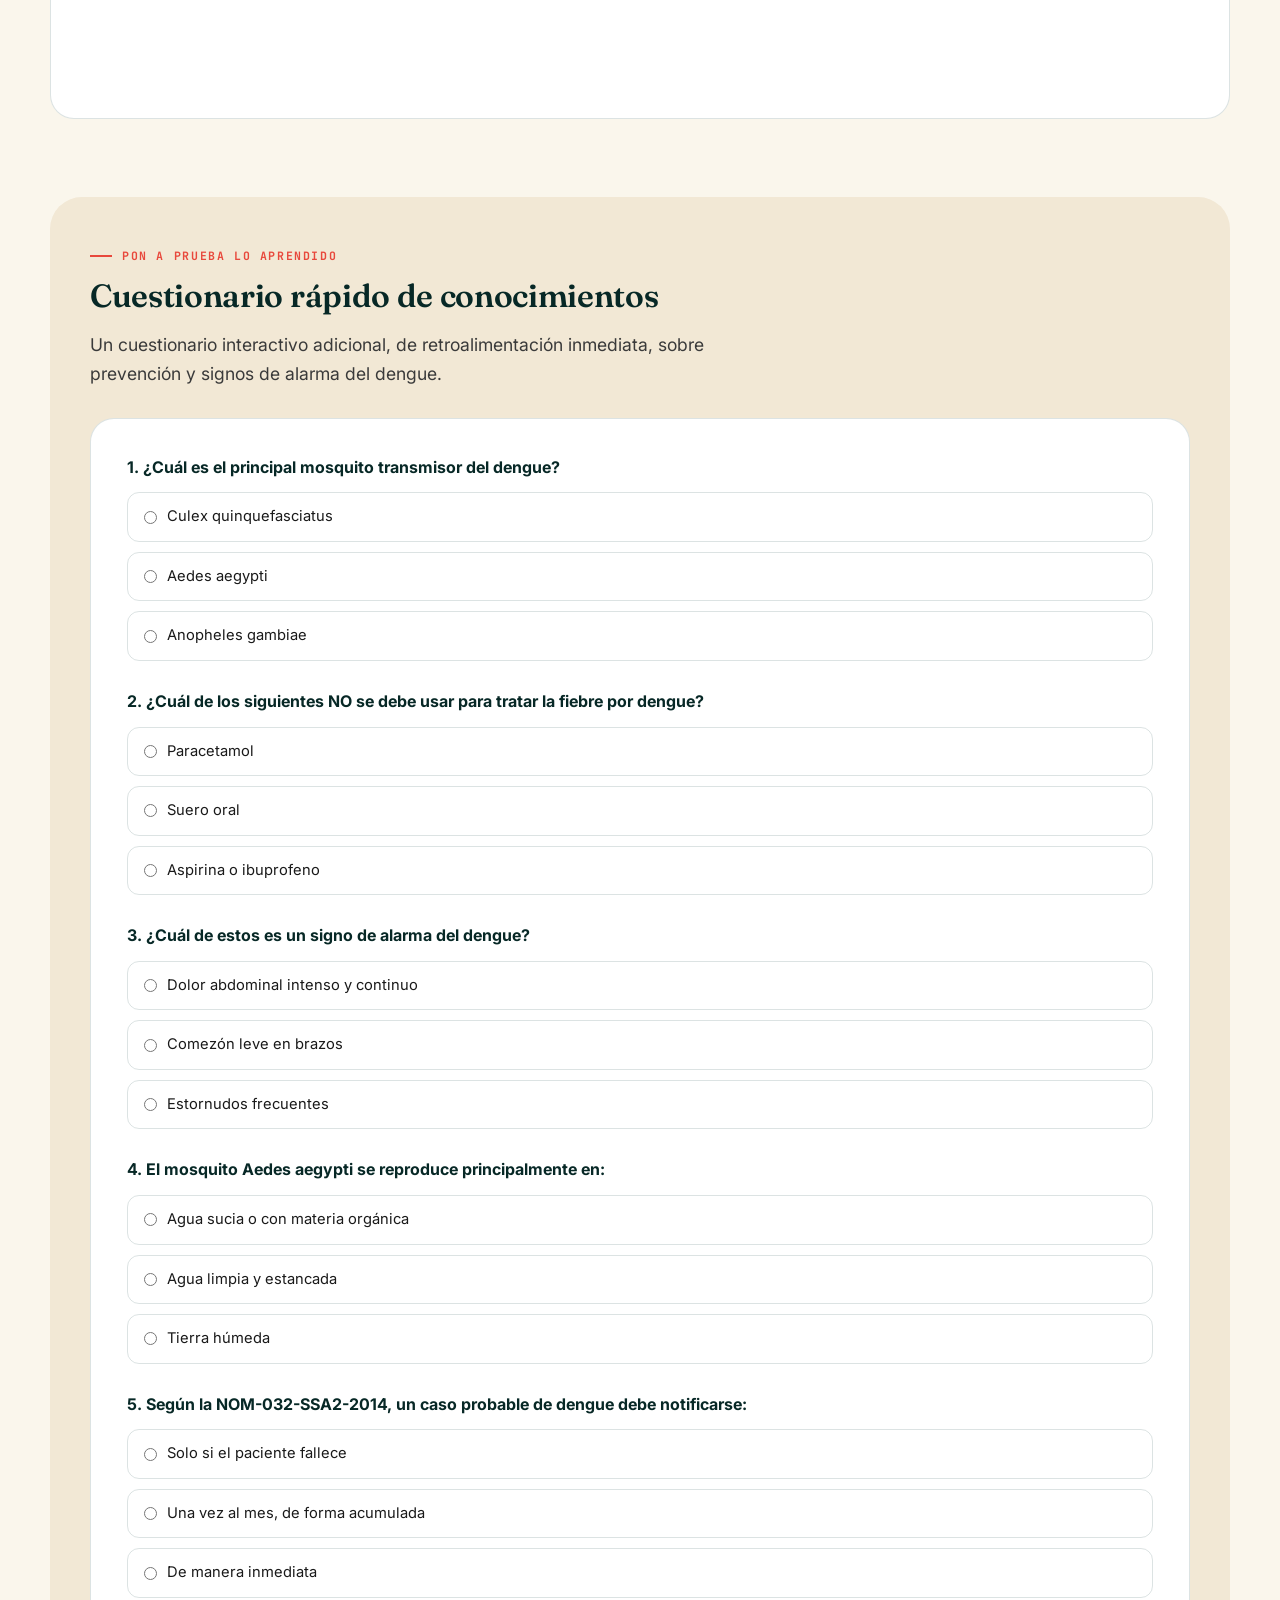
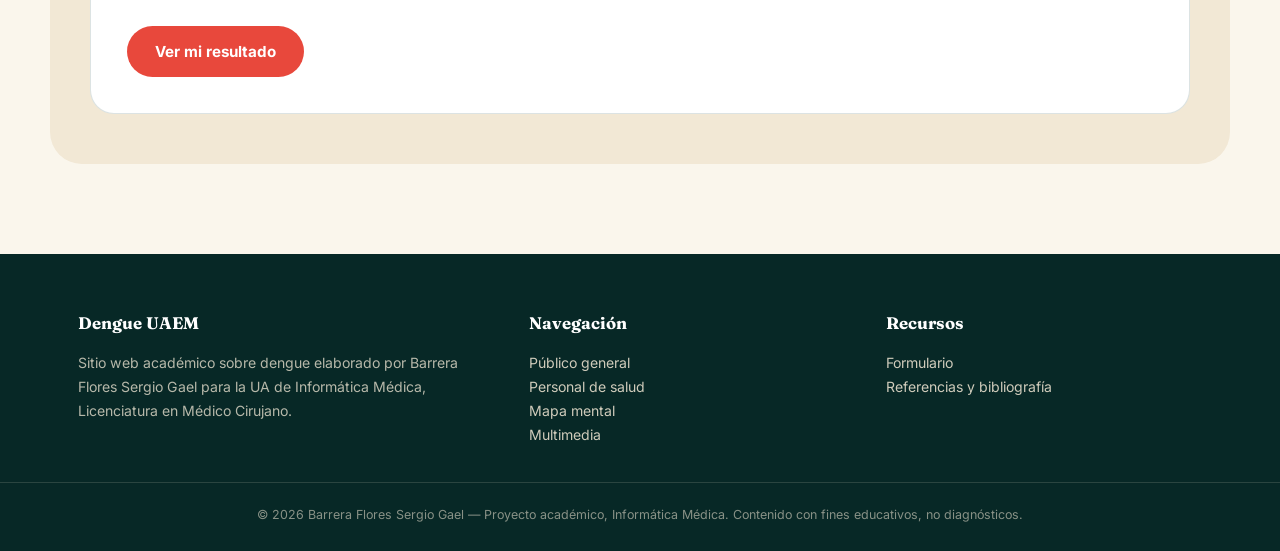
==== commit dda8e5cd: "Update formulario.html" ====
--- a/paginas/formulario.html
+++ b/paginas/formulario.html
@@ -3,7 +3,7 @@
 <head>
 <meta charset="UTF-8">
 <meta name="viewport" content="width=device-width, initial-scale=1.0">
-<title>Formulario | Dengue Informa</title>
+<title>Formulario | Dengue UAEM</title>
 <meta name="description" content="Formulario de Google y cuestionario interactivo sobre conocimientos de prevención y signos de alarma del dengue.">
 <link rel="preconnect" href="https://fonts.googleapis.com">
 <link rel="stylesheet" href="../assets/style.css">
@@ -125,7 +125,7 @@
 <footer class="site-footer">
   <div class="wrap footer-grid">
     <div>
-      <h4>Dengue Informa</h4>
+      <h4>Dengue UAEM</h4>
       <p>Sitio web académico sobre dengue elaborado por Barrera Flores Sergio Gael para la UA de Informática Médica, Licenciatura en Médico Cirujano.</p>
     </div>
     <div>
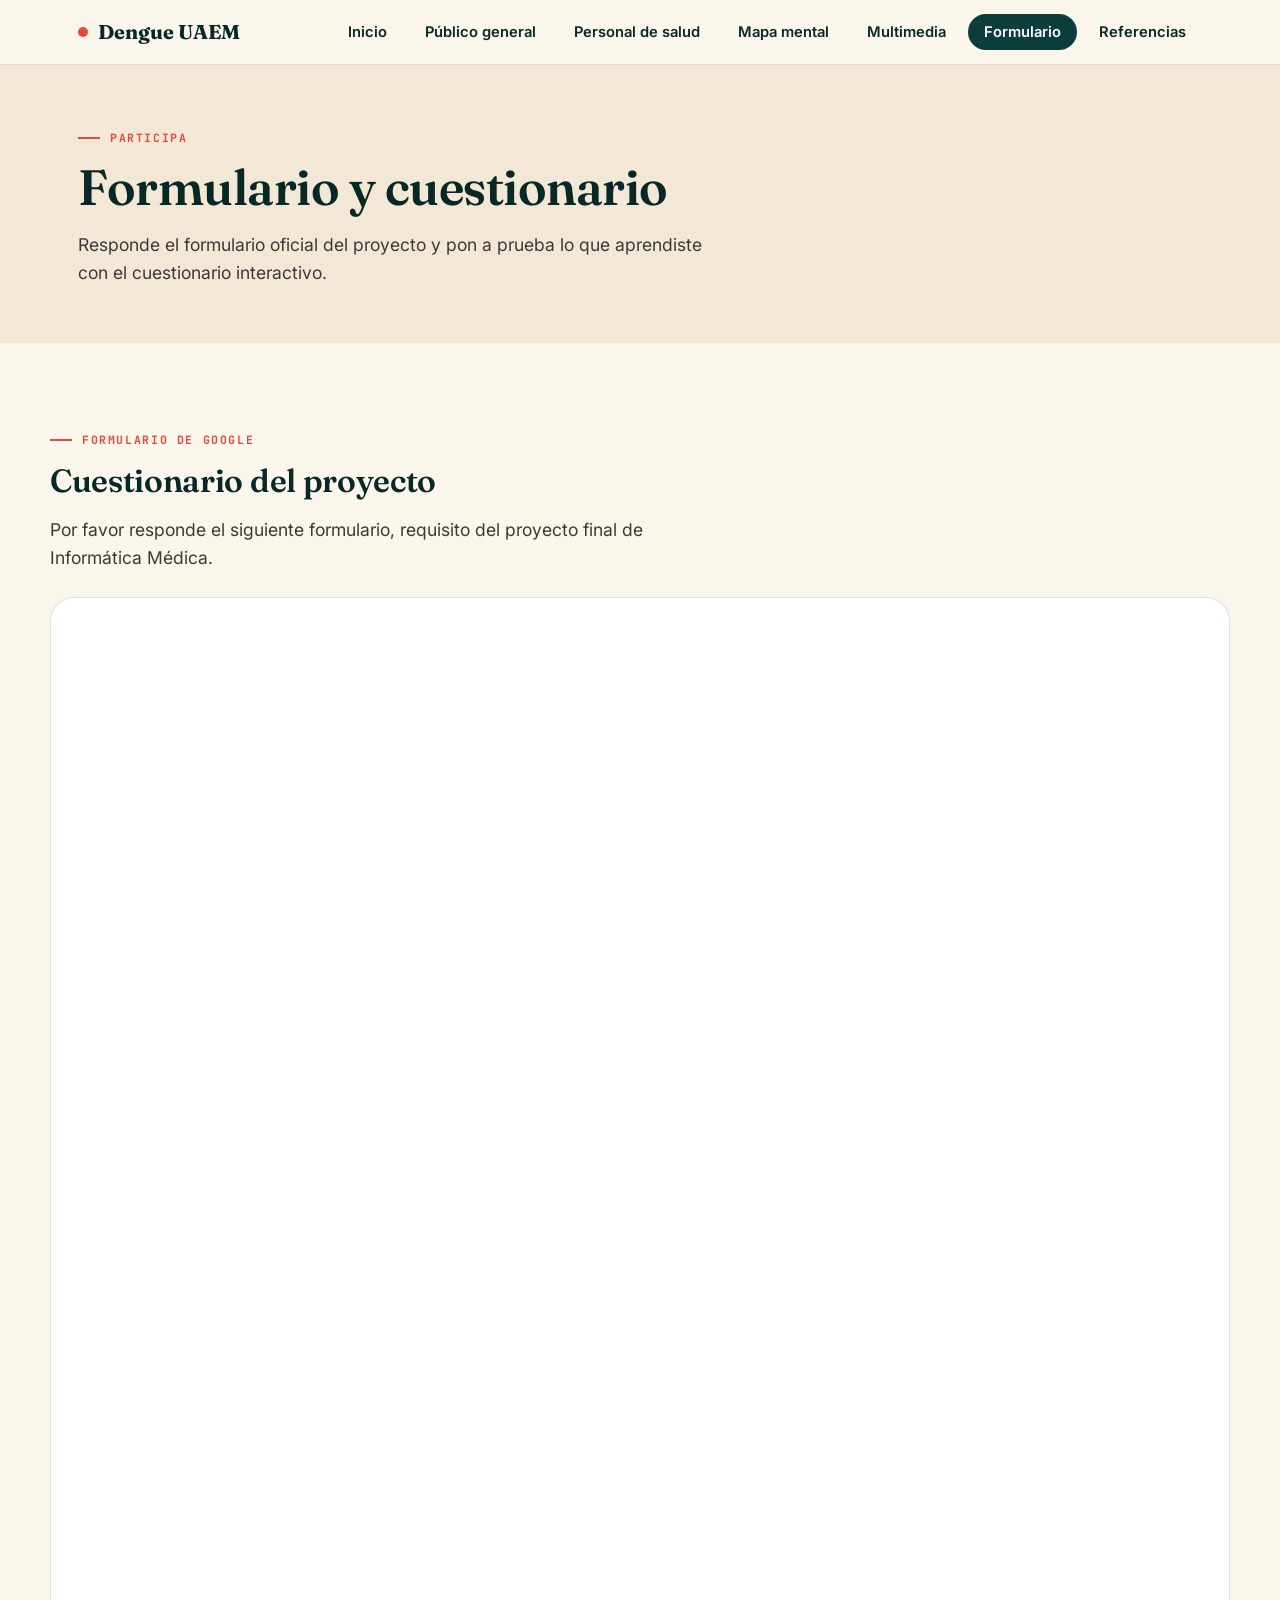
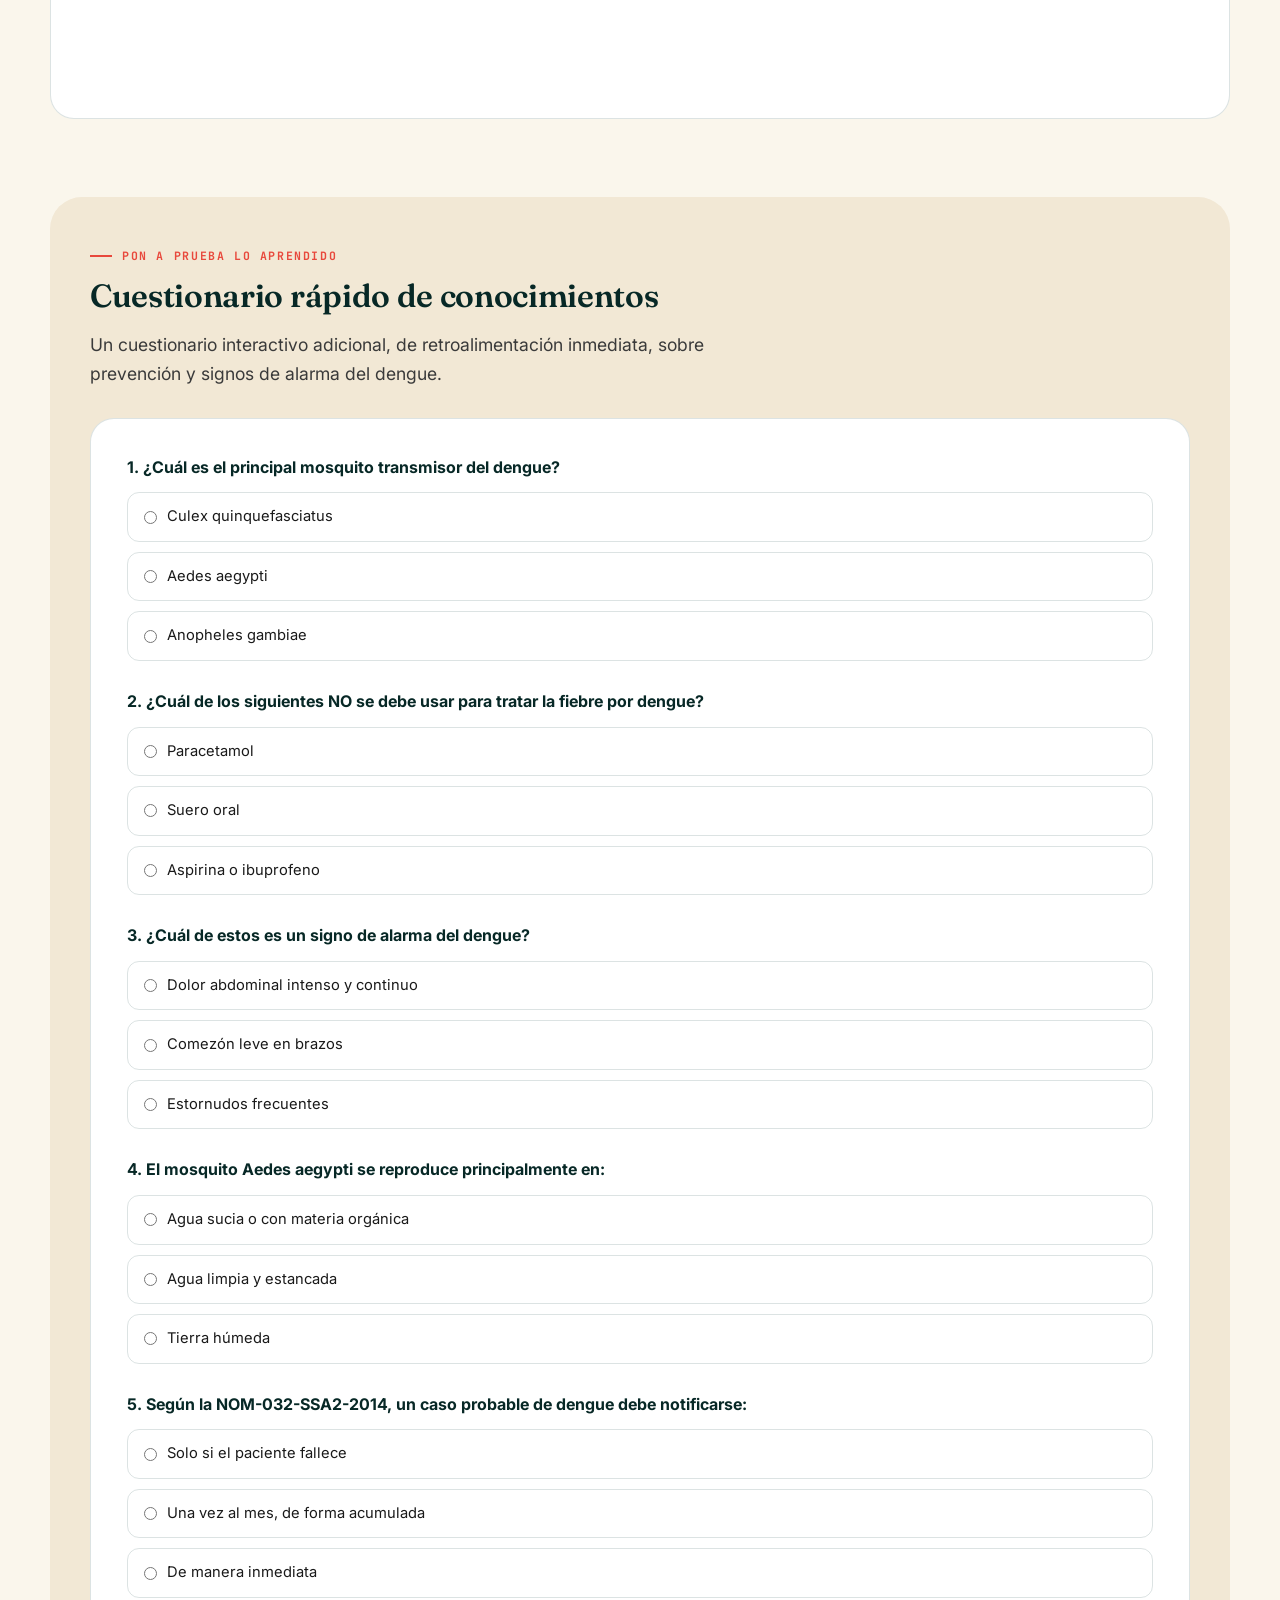
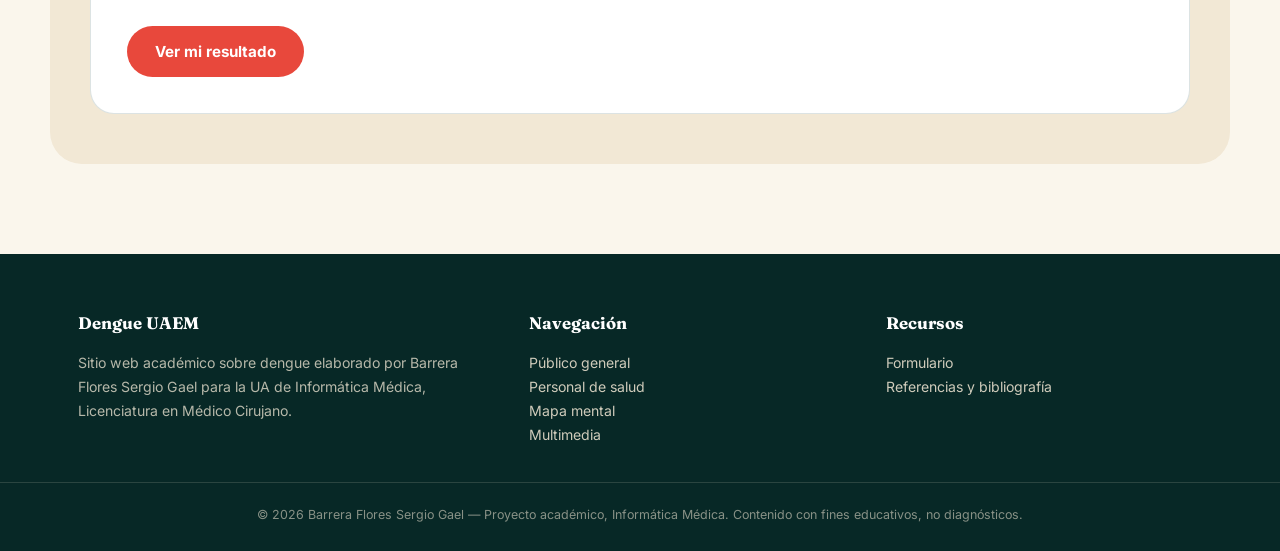
==== commit 6f4aa6a8: "Update formulario.html" ====
--- a/paginas/formulario.html
+++ b/paginas/formulario.html
@@ -14,7 +14,7 @@
 
 <header class="site-header">
   <nav class="nav" aria-label="Navegación principal">
-    <a href="../index.html" class="brand"><span class="dot" aria-hidden="true"></span> Dengue Informa</a>
+    <a href="../index.html" class="brand"><span class="dot" aria-hidden="true"></span> Dengue UAEM</a>
     <button class="nav-toggle" aria-label="Abrir menú" aria-expanded="false">
       <span></span><span></span><span></span>
     </button>
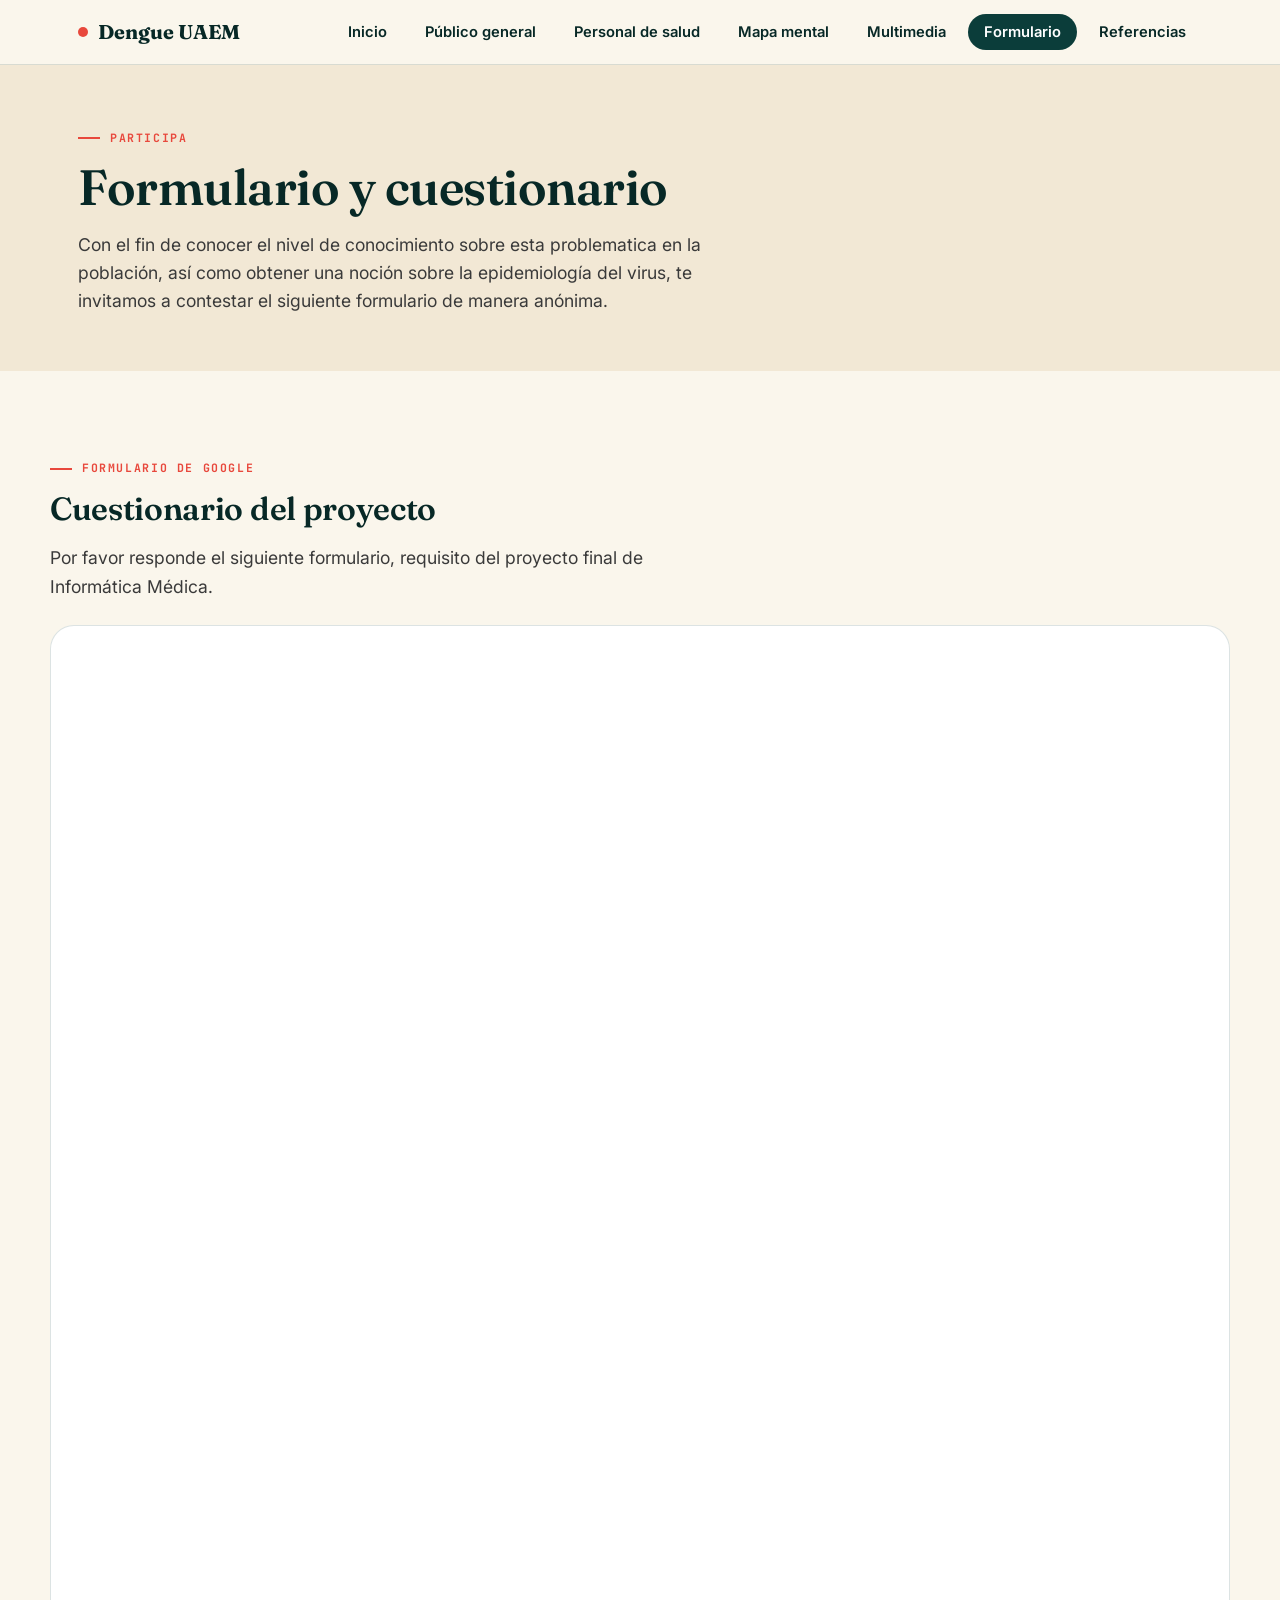
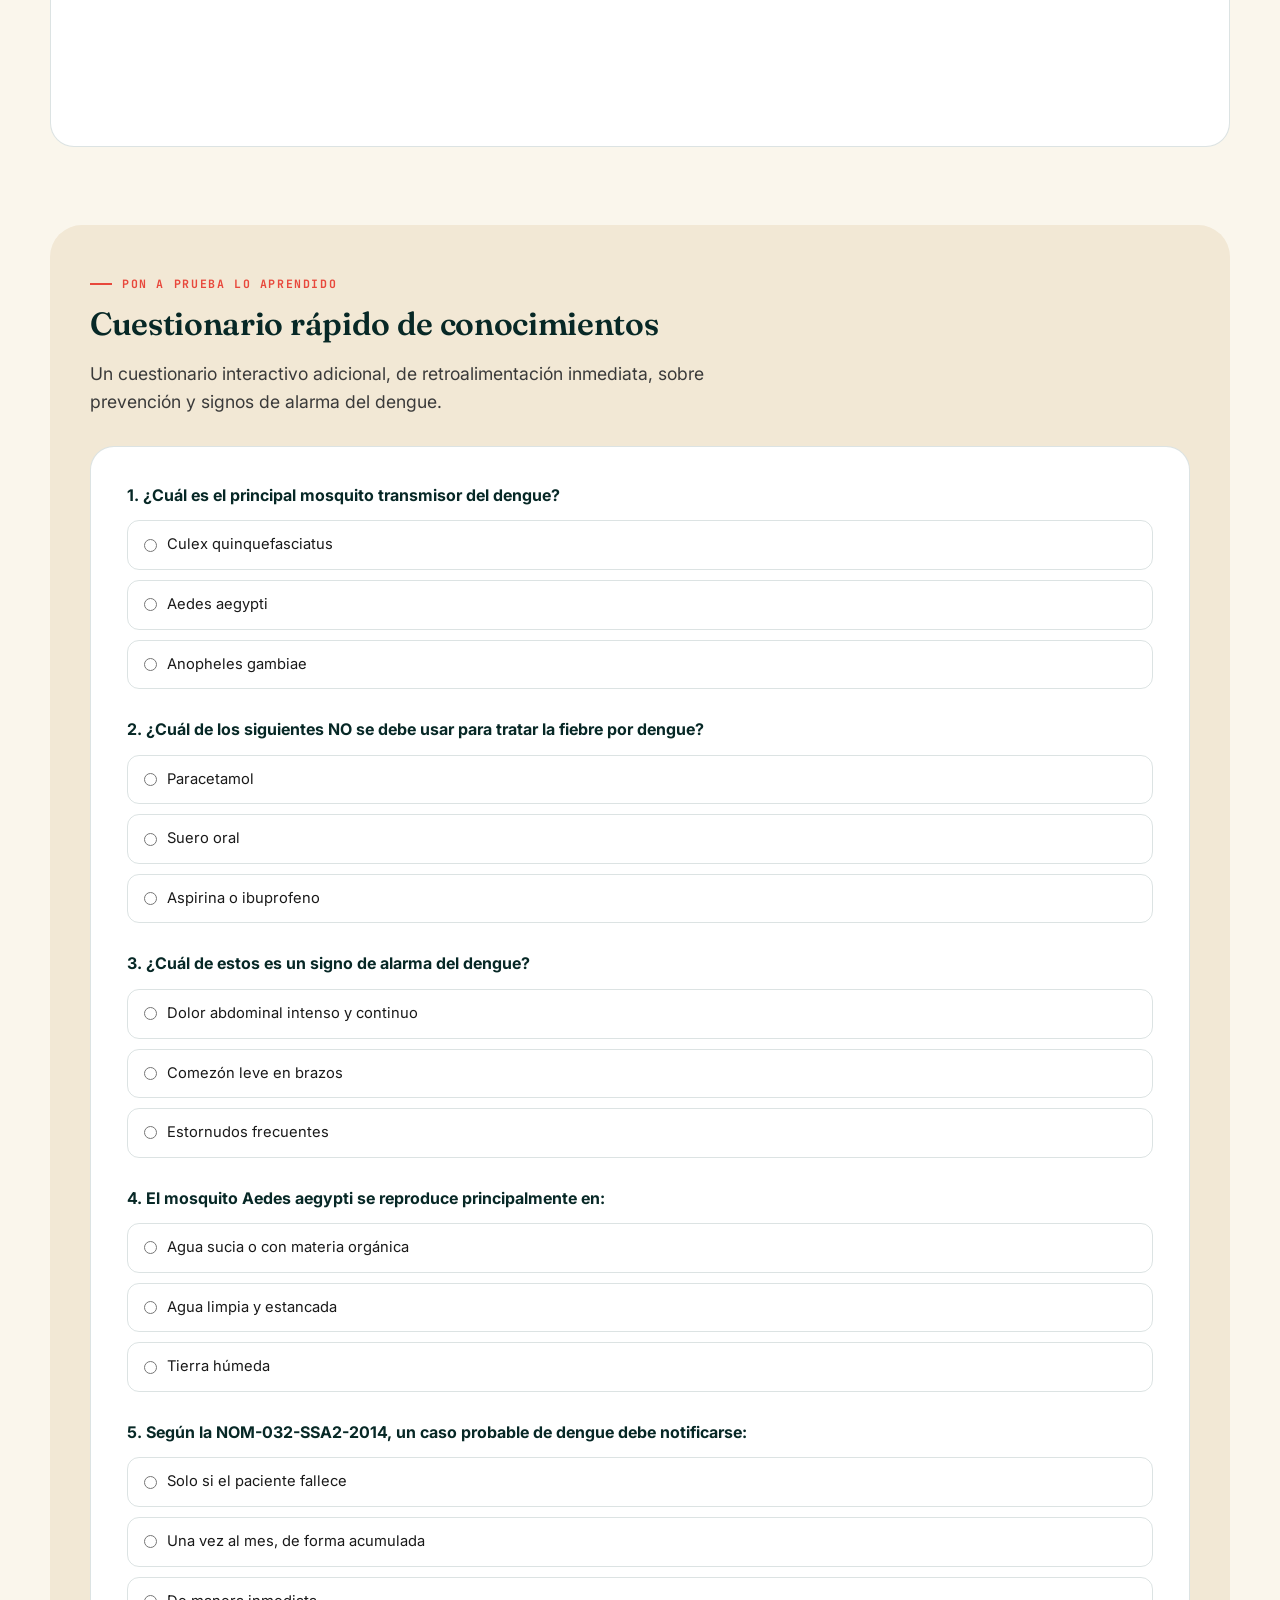
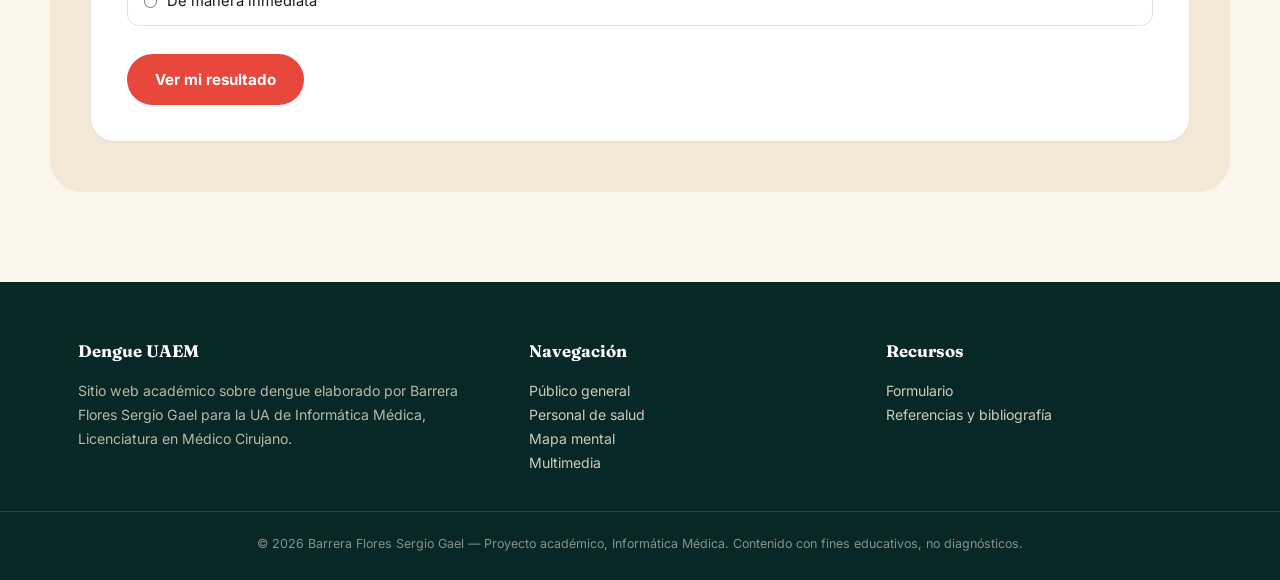
==== commit 50085284: "Update formulario.html" ====
--- a/paginas/formulario.html
+++ b/paginas/formulario.html
@@ -36,7 +36,7 @@
     <div class="wrap">
       <p class="eyebrow">Participa</p>
       <h1 class="page-title">Formulario y cuestionario</h1>
-      <p class="lead">Responde el formulario oficial del proyecto y pon a prueba lo que aprendiste con el cuestionario interactivo.</p>
+      <p class="lead">Con el fin de conocer el nivel de conocimiento sobre esta problematica en la población, así como obtener una noción sobre la epidemiología del virus, te invitamos a contestar el siguiente formulario de manera anónima.</p>
     </div>
   </section>
 
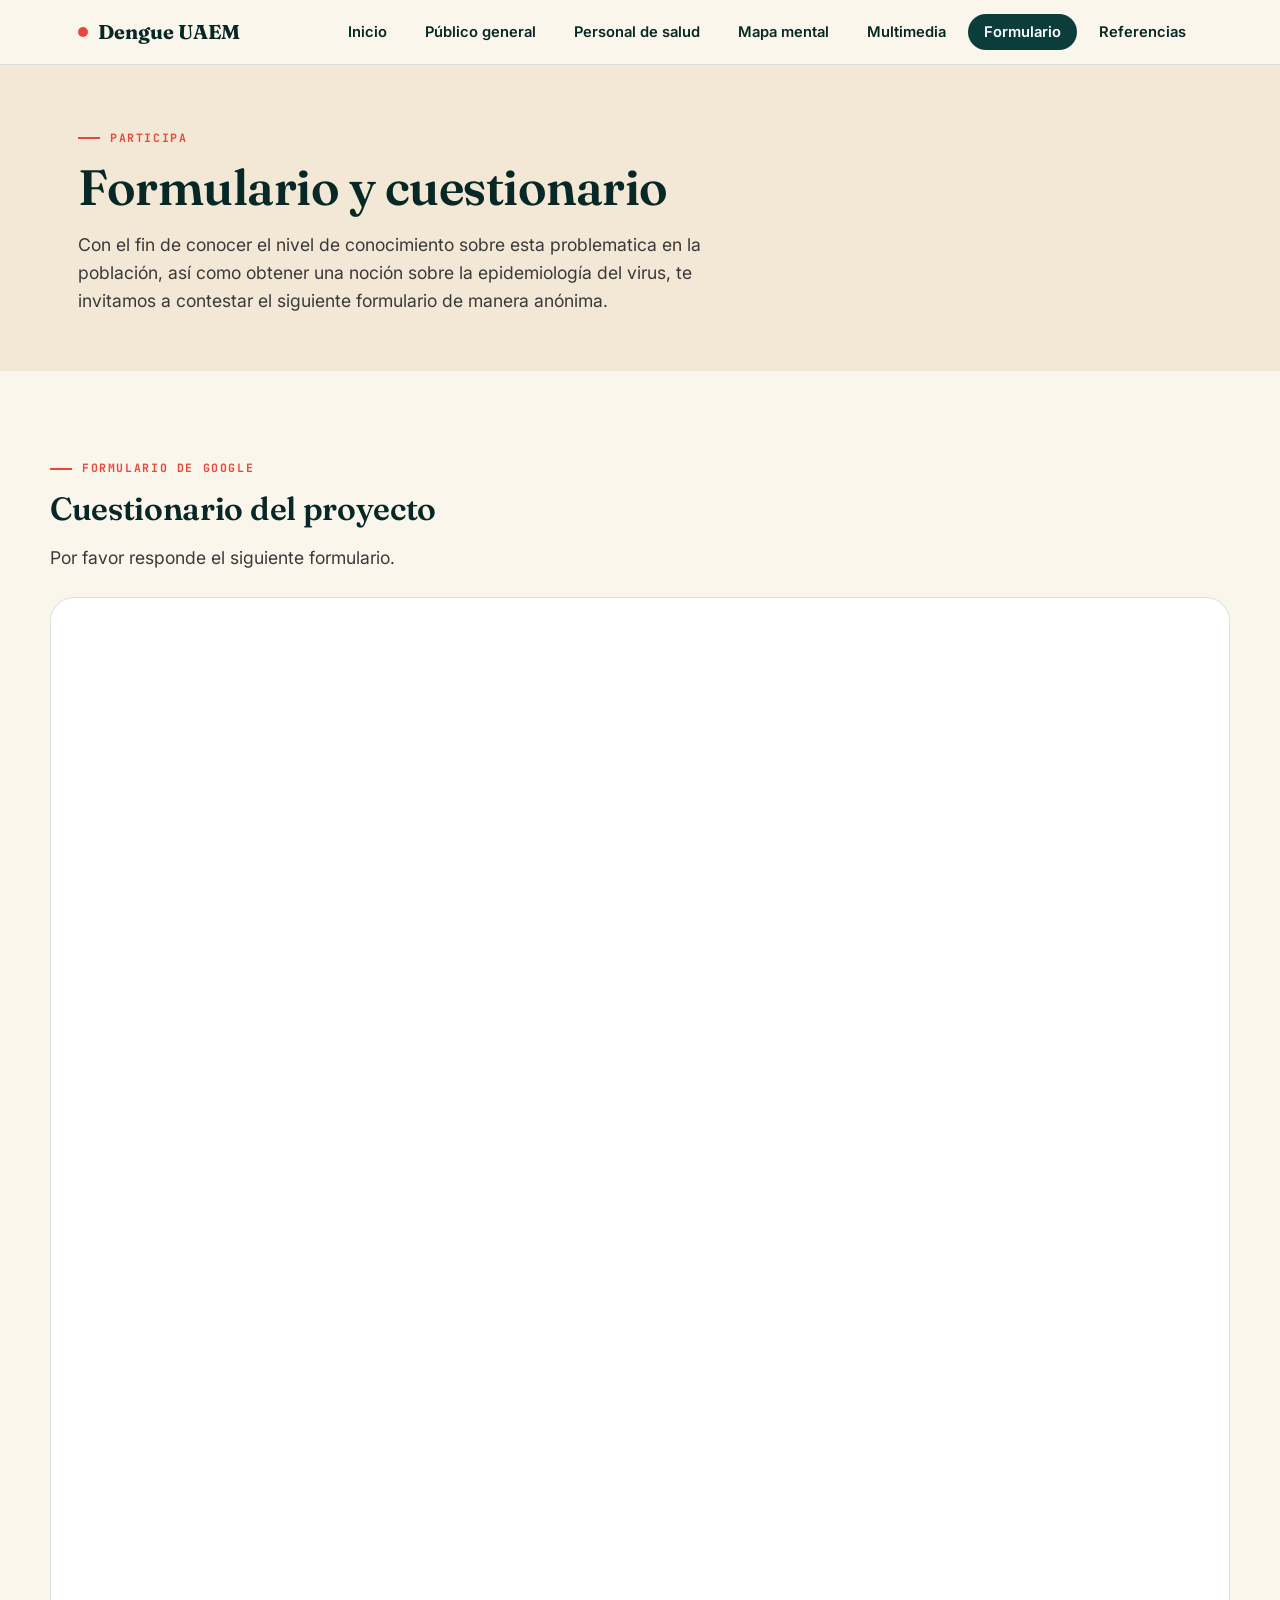
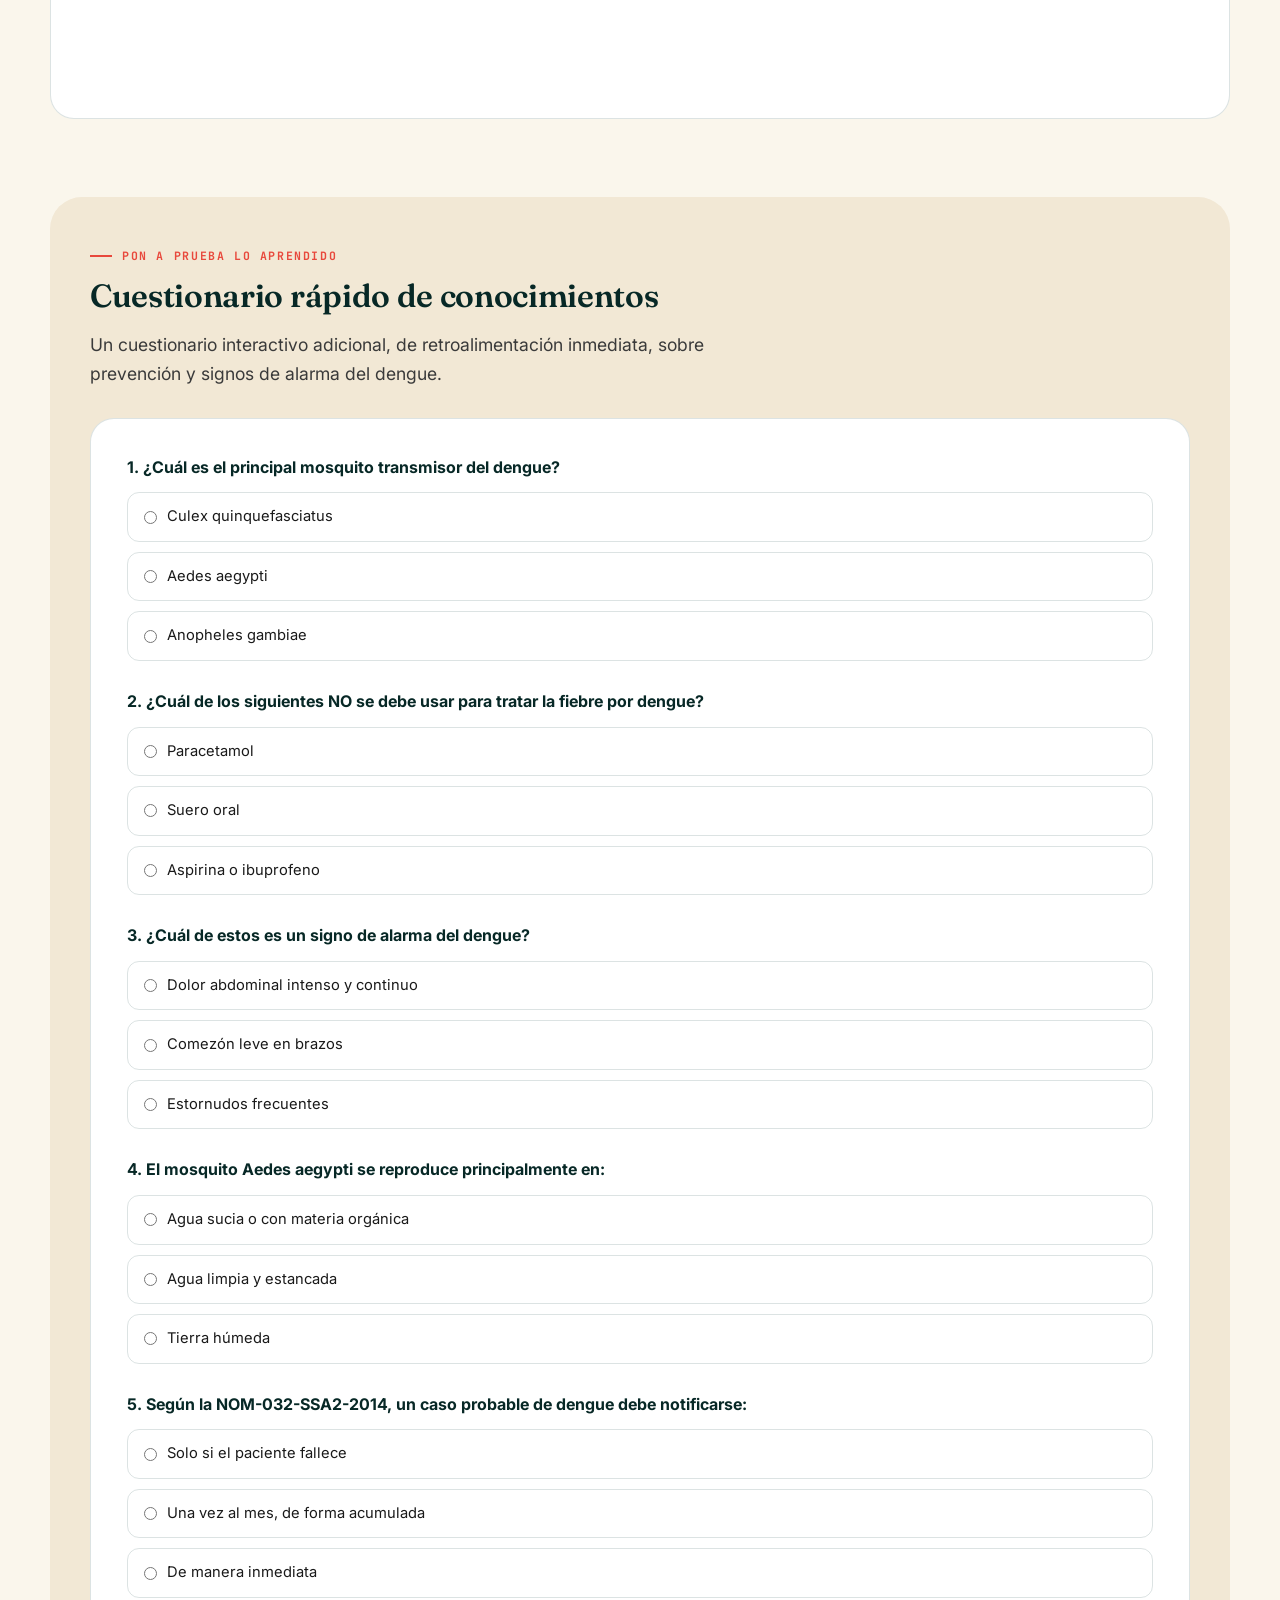
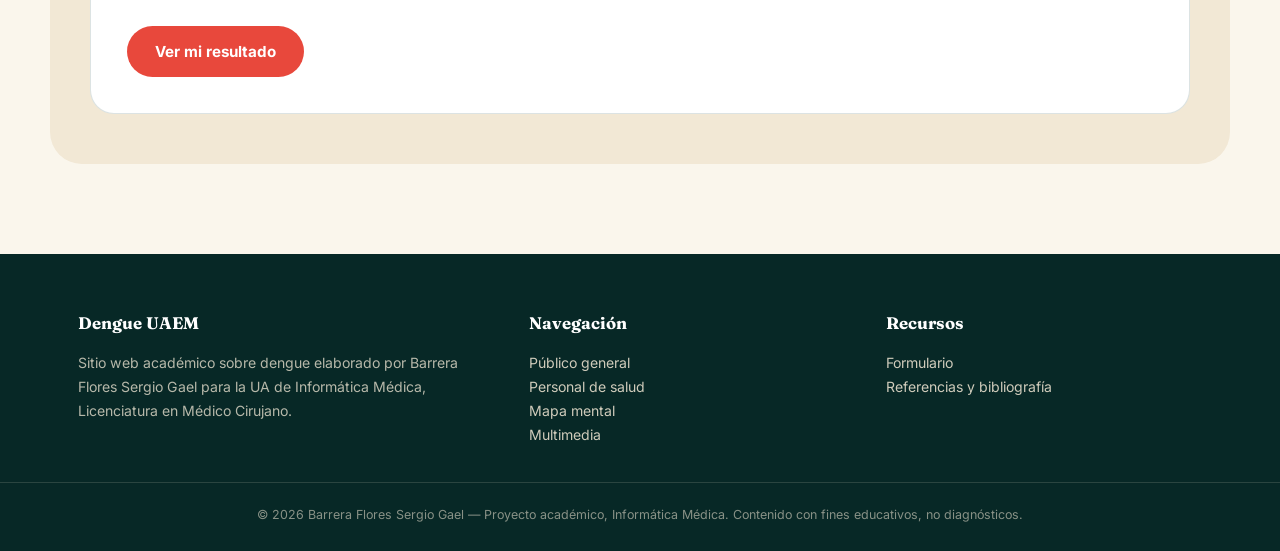
==== commit 6b8cff1c: "Update formulario.html" ====
--- a/paginas/formulario.html
+++ b/paginas/formulario.html
@@ -44,7 +44,7 @@
   <section class="wrap section">
     <p class="eyebrow">Formulario de Google</p>
     <h2 class="section-title" style="font-size:2rem;">Cuestionario del proyecto</h2>
-    <p class="lead" style="margin-bottom:24px;">Por favor responde el siguiente formulario, requisito del proyecto final de Informática Médica.</p>
+    <p class="lead" style="margin-bottom:24px;">Por favor responde el siguiente formulario.</p>
 
     <div class="form-card reveal">
       <!--
